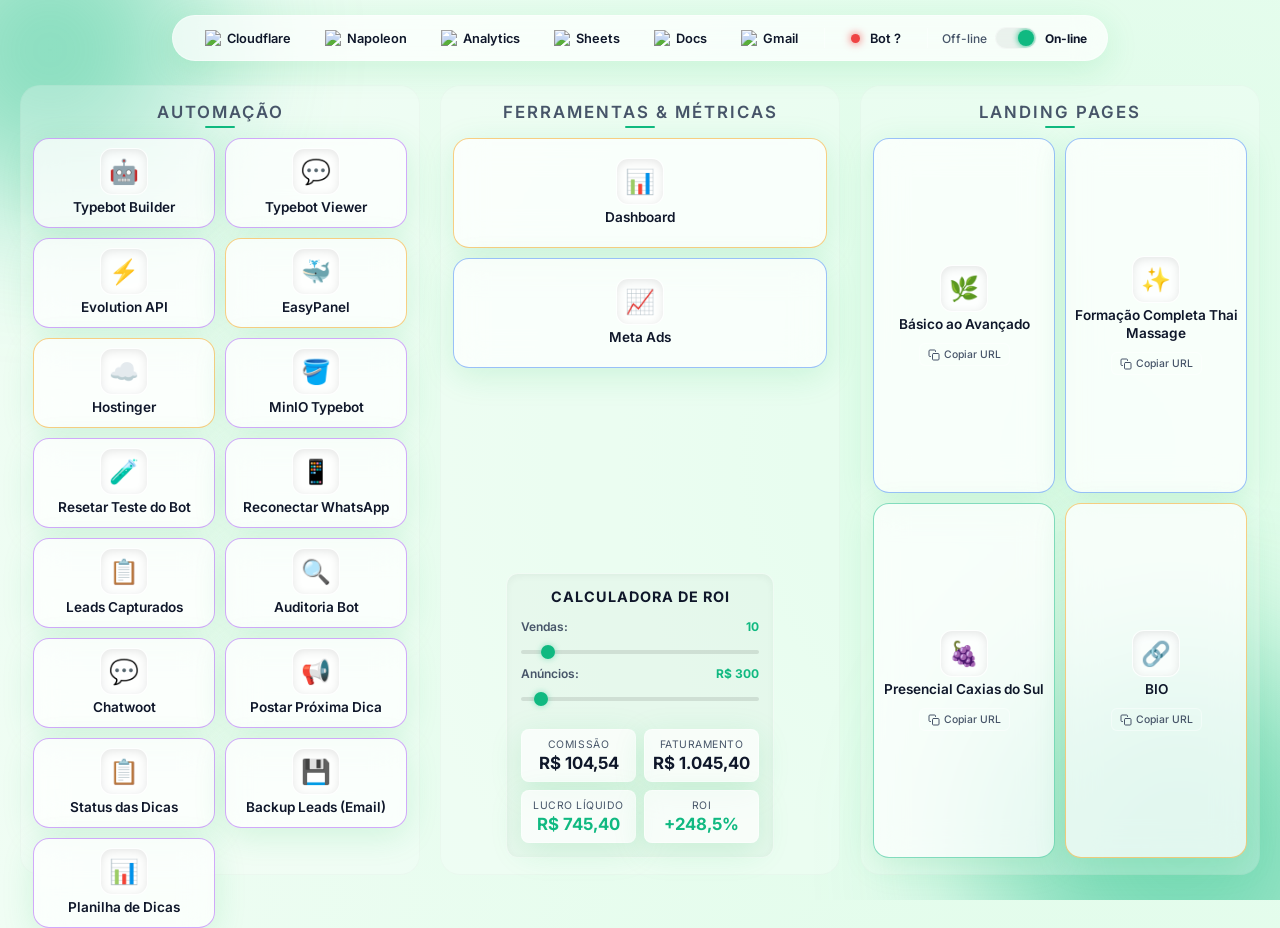
==== hubjr/index.html @ 2792e136 "feat(hubjr): add Planilha de Dicas project card" ====
<!DOCTYPE html>
<html lang="pt-BR">
<head>
    <meta charset="UTF-8">
    <meta name="viewport" content="width=device-width, initial-scale=1.0">
    <title>Hub de Projetos - Massagem Thai</title>
    <link rel="icon" href="data:image/svg+xml,<svg xmlns=%22http://www.w3.org/2000/svg%22 viewBox=%220 0 100 100%22><text y=%22.9em%22 font-size=%2290%22>⚙️</text></svg>">
    <link href="https://fonts.googleapis.com/css2?family=Inter:wght@300;400;500;600;700&display=swap" rel="stylesheet">
    <style>
        :root {
            /* Modo Offline (Dark/Neon) */
            --bg-color: #0f172a;
            --bg-gradient: radial-gradient(circle at 15% 50%, rgba(30, 41, 59, 1), rgba(15, 23, 42, 1));
            --text-main: #f8fafc;
            --text-muted: #94a3b8;
            --card-bg: rgba(30, 41, 59, 0.7);
            --card-border: rgba(51, 65, 85, 0.5);
            --card-shadow: 0 8px 32px rgba(0, 0, 0, 0.3);
            --accent: #3b82f6;
            --accent-hover: #2563eb;
            --accent-glow: rgba(59, 130, 246, 0.5);
            --status-color: #f59e0b; /* Laranja para offline */
        }

        body.online-mode {
            /* Modo Online (Light/Vibrant Glass) */
            --bg-color: #f0fdf4;
            --bg-gradient: radial-gradient(circle at 85% 50%, #dcfce7, #f0fdf4);
            --text-main: #0f172a;
            --text-muted: #475569;
            --card-bg: rgba(255, 255, 255, 0.7);
            --card-border: rgba(255, 255, 255, 0.4);
            --card-shadow: 0 8px 32px rgba(34, 197, 94, 0.15);
            --accent: #10b981;
            --accent-hover: #059669;
            --accent-glow: rgba(16, 185, 129, 0.4);
            --status-color: #10b981; /* Verde para online */
        }

        * {
            box-sizing: border-box;
            margin: 0;
            padding: 0;
            font-family: 'Inter', sans-serif;
            transition: background-color 0.5s ease, color 0.5s ease, border-color 0.5s ease, box-shadow 0.5s ease;
        }

        body {
            background-color: var(--bg-color);
            background-image: var(--bg-gradient);
            min-height: 100vh;
            color: var(--text-main);
            display: flex;
            flex-direction: column;
            align-items: center;
            padding: 80px 20px 40px;
            overflow-x: hidden;
        }

        /* Efeito de background animado */
        .bg-shapes {
            position: absolute;
            top: 0;
            left: 0;
            width: 100vw;
            height: 100vh;
            overflow: hidden;
            z-index: -1;
            pointer-events: none;
        }

        .shape {
            position: absolute;
            border-radius: 50%;
            filter: blur(80px);
            opacity: 0.5;
            transition: all 1s ease;
        }

        .shape-1 {
            width: 300px;
            height: 300px;
            top: -100px;
            left: -100px;
            background: var(--accent);
        }

        .shape-2 {
            width: 400px;
            height: 400px;
            bottom: -150px;
            right: -100px;
            background: var(--status-color);
        }

        /* Toggle Switch Estilizado */
        .toggle-container {
            display: flex;
            align-items: center;
            gap: 8px;
            background: transparent;
            padding: 0;
            border: none;
            box-shadow: none;
        }

        .mode-label {
            font-size: 0.75rem;
            font-weight: 500;
            color: var(--text-muted);
            transition: color 0.3s;
        }

        .mode-label.active {
            color: var(--text-main);
            font-weight: 700;
        }

        .switch {
            position: relative;
            display: inline-block;
            width: 42px;
            height: 22px;
        }

        .switch input {
            opacity: 0;
            width: 0;
            height: 0;
        }

        .slider {
            position: absolute;
            cursor: pointer;
            top: 0;
            left: 0;
            right: 0;
            bottom: 0;
            background-color: rgba(255,255,255,0.1);
            border: 1px solid var(--card-border);
            transition: .4s;
            border-radius: 22px;
            overflow: hidden;
        }

        .slider:before {
            position: absolute;
            content: "";
            height: 16px;
            width: 16px;
            left: 2px;
            bottom: 2px;
            background-color: var(--status-color);
            transition: .4s cubic-bezier(0.68, -0.55, 0.265, 1.55);
            border-radius: 50%;
            box-shadow: 0 0 6px var(--status-color);
            z-index: 2;
        }

        input:checked + .slider {
            background-color: rgba(0,0,0,0.05);
        }

        input:checked + .slider:before {
            transform: translateX(20px);
            background-color: var(--status-color);
            box-shadow: 0 0 6px var(--status-color);
        }

        .section-container {
            width: 100%;
            max-width: 1600px;
            margin-bottom: 48px;
            display: flex;
            flex-direction: column;
            align-items: center;
        }

        .section-title {
            font-size: 1.2rem;
            font-weight: 600;
            text-transform: uppercase;
            letter-spacing: 2px;
            color: var(--text-muted);
            margin-bottom: 24px;
            position: relative;
            display: inline-block;
            text-align: center;
        }

        .section-title::after {
            content: '';
            position: absolute;
            bottom: -6px;
            left: 50%;
            transform: translateX(-50%);
            width: 30px;
            height: 2px;
            background: var(--accent);
            border-radius: 2px;
            transition: width 0.3s ease, background-color 0.3s ease;
        }

        .section-container:hover .section-title::after {
            width: 60px;
        }

        .cards-grid {
            display: flex;
            flex-wrap: wrap;
            gap: 16px;
            width: 100%;
            max-width: 1600px;
            justify-content: center;
        }

        .card {
            background: var(--card-bg);
            border: 1px solid var(--card-border);
            border-radius: 16px;
            padding: 16px 10px;
            -webkit-backdrop-filter: blur(16px);
            backdrop-filter: blur(16px);
            box-shadow: var(--card-shadow);
            cursor: pointer;
            text-decoration: none;
            color: var(--text-main);
            display: flex;
            flex-direction: column;
            align-items: center;
            text-align: center;
            position: relative;
            overflow: hidden;
            transform: translateY(0);
            transition: transform 0.3s cubic-bezier(0.34, 1.56, 0.64, 1), box-shadow 0.3s ease, border-color 0.3s ease;
            animation: fadeInUp 0.6s ease-out backwards;
            flex: 1 1 280px;
            max-width: 320px;
            min-width: 220px;
        }

        .card.type-online {
            border-color: rgba(59, 130, 246, 0.5);
            --accent: #3b82f6;
            --accent-glow: rgba(59, 130, 246, 0.5);
        }

        .card.type-presencial {
            border-color: rgba(16, 185, 129, 0.5);
            --accent: #10b981;
            --accent-glow: rgba(16, 185, 129, 0.5);
        }

        .card.type-tools {
            border-color: rgba(245, 158, 11, 0.5);
            --accent: #f59e0b;
            --accent-glow: rgba(245, 158, 11, 0.5);
        }

        .card.type-automation {
            border-color: rgba(168, 85, 247, 0.5);
            --accent: #a855f7;
            --accent-glow: rgba(168, 85, 247, 0.5);
        }

        .card:hover {
            transform: translateY(-8px) scale(1.02);
            box-shadow: 0 12px 40px var(--accent-glow);
            border-color: var(--accent);
        }

        /* Efeito de brilho ao passar o mouse */
        .card::after {
            content: '';
            position: absolute;
            top: 0;
            left: -100%;
            width: 50%;
            height: 100%;
            background: linear-gradient(to right, transparent, rgba(255, 255, 255, 0.1), transparent);
            transform: skewX(-25deg);
            transition: 0.5s;
        }

        .card:hover::after {
            left: 150%;
            transition: 0.7s ease-in-out;
        }

        .card-icon {
            font-size: 1.5rem;
            margin-bottom: 10px;
            background: var(--card-bg);
            padding: 8px;
            border-radius: 12px;
            border: 1px solid var(--card-border);
            box-shadow: inset 0 2px 10px rgba(0,0,0,0.1);
            transition: transform 0.3s ease;
        }

        .card:hover .card-icon {
            transform: scale(1.1) rotate(5deg);
        }

        .card-title {
            font-size: 0.85rem;
            font-weight: 600;
            margin-bottom: 6px;
            line-height: 1.3;
        }


        /* Botão de Copiar URL */
        .copy-btn {
            margin-top: 8px;
            background: rgba(255, 255, 255, 0.06);
            border: 1px solid var(--card-border);
            color: var(--text-muted);
            padding: 4px 8px;
            border-radius: 6px;
            font-size: 0.65rem;
            font-weight: 500;
            cursor: pointer;
            display: inline-flex;
            align-items: center;
            justify-content: center;
            transition: all 0.25s ease;
            z-index: 10;
            position: relative;
        }

        .copy-btn:hover {
            background: var(--accent);
            border-color: var(--accent);
            color: #ffffff;
            box-shadow: 0 0 12px var(--accent-glow);
            transform: translateY(-1px);
        }

        .copy-btn:active {
            transform: translateY(0);
        }

        /* Animações */
        @keyframes fadeInDown {
            from { opacity: 0; transform: translateY(-30px); }
            to { opacity: 1; transform: translateY(0); }
        }

        @keyframes fadeInUp {
            from { opacity: 0; transform: translateY(30px); }
            to { opacity: 1; transform: translateY(0); }
        }

        @keyframes pulse {
            0% { box-shadow: 0 0 0 0 rgba(var(--status-color), 0.7); }
            70% { box-shadow: 0 0 0 6px rgba(var(--status-color), 0); }
            100% { box-shadow: 0 0 0 0 rgba(var(--status-color), 0); }
        }

        /* Admin Toolbar */
        .admin-toolbar {
            position: fixed;
            top: 15px;
            left: 50%;
            transform: translateX(-50%);
            display: flex;
            align-items: center;
            gap: 10px;
            background: var(--card-bg);
            border: 1px solid var(--card-border);
            padding: 8px 20px;
            border-radius: 50px;
            -webkit-backdrop-filter: blur(16px);
            backdrop-filter: blur(16px);
            box-shadow: var(--card-shadow);
            z-index: 1000;
            transition: all 0.3s ease;
            animation: fadeInDown 0.8s ease-out;
            white-space: nowrap;
        }

        .admin-toolbar:hover {
            box-shadow: 0 8px 32px var(--accent-glow);
            border-color: var(--accent);
        }

        .toolbar-divider {
            width: 1px;
            height: 20px;
            background: var(--card-border);
            margin: 0 4px;
        }

        .toolbar-link {
            display: flex;
            align-items: center;
            gap: 6px;
            color: var(--text-main);
            text-decoration: none;
            font-size: 0.8rem;
            font-weight: 600;
            padding: 6px 12px;
            border-radius: 20px;
            transition: all 0.3s ease;
        }

        .toolbar-link:hover {
            background: rgba(128, 128, 128, 0.1);
            color: var(--accent);
            transform: translateY(-1px);
        }

        .toolbar-link i,
        .toolbar-icon {
            width: 16px;
            height: 16px;
            object-fit: contain;
            display: flex;
            align-items: center;
            justify-content: center;
        }

        /* Responsividade */
        @media (max-width: 768px) {
            h1 { font-size: 2.2rem; }
            .cards-grid { grid-template-columns: 1fr; }
            .admin-toolbar { 
                top: 10px;
                bottom: auto;
                font-size: 0.75rem;
                padding: 6px 10px;
                gap: 4px;
                max-width: 95vw;
                overflow-x: auto;
                justify-content: flex-start;
            }
            .toolbar-link { padding: 4px 6px; }
            body { padding-top: 100px; padding-bottom: 40px; }
        }

        /* Layout principal para desktop - Tudo em uma única tela sem rolagem */
        .sections-wrapper {
            display: flex;
            flex-direction: column;
            width: 100%;
            max-width: 1600px;
            gap: 20px;
        }


        @media (max-width: 1024px) {
            .section-lp {
                order: 1;
            }
            .section-auto {
                order: 2;
            }
            .section-main {
                order: 3;
            }
        }

        @media (min-width: 1025px) {
            body {
                padding: 70px 20px 20px;
                height: 100vh;
                display: flex;
                flex-direction: column;
                justify-content: center;
                overflow: hidden;
            }

            .sections-wrapper {
                flex-direction: row;
                justify-content: center;
                align-items: stretch;
                margin-top: 10px;
                height: calc(100vh - 110px);
            }

            .section-container {
                flex: 1;
                margin-bottom: 0;
                background: rgba(30, 41, 59, 0.25);
                border: 1px solid rgba(255, 255, 255, 0.03);
                border-radius: 20px;
                padding: 16px 12px;
                display: flex;
                flex-direction: column;
                height: 100%;
            }

            .section-auto {
                order: 1;
            }

            .section-main {
                order: 2;
            }

            .section-lp {
                order: 3;
            }

            body.online-mode .section-container {
                background: rgba(255, 255, 255, 0.25);
                border-color: rgba(0, 0, 0, 0.02);
            }

            .section-title {
                font-size: 1.05rem;
                margin-bottom: 16px;
            }

            .cards-grid {
                display: grid;
                grid-template-columns: repeat(2, 1fr);
                grid-auto-rows: minmax(90px, 1fr);
                gap: 10px;
                width: 100%;
                height: calc(100% - 35px);
                justify-content: stretch;
                align-content: start;
            }

            /* Automação has 6 cards. Grid can fit them nicely. */
            #auto-cards-container {
                grid-template-columns: repeat(2, 1fr);
            }

            /* Dashboard has 1 card. Center it or let it take full width of column. */
            #main-cards-container {
                grid-template-columns: 1fr;
                grid-auto-rows: 110px;
            }

            /* Landing pages has 4 cards. 2x2 grid fits perfectly. */
            #lp-cards-container {
                grid-template-columns: repeat(2, 1fr);
            }

            .card {
                flex: none;
                max-width: none;
                min-width: 0;
                width: 100%;
                height: 100%;
                padding: 10px 8px;
                justify-content: center;
            }

            .card-icon {
                font-size: 1.5rem;
                margin-bottom: 4px;
            }

            .card-title {
                font-size: 0.85rem;
                margin-bottom: 2px;
            }

        }

        /* Calculador de ROI */
        .roi-panel {
            background: rgba(255, 255, 255, 0.03);
            border: 1px solid var(--card-border);
            border-radius: 12px;
            padding: 14px;
            margin-top: 14px;
            display: flex;
            flex-direction: column;
            gap: 10px;
            box-shadow: inset 0 2px 10px rgba(0, 0, 0, 0.05);
            flex-grow: 1;
            justify-content: center;
        }
        
        body.online-mode .roi-panel {
            background: rgba(0, 0, 0, 0.02);
        }
        
        .roi-title {
            font-size: 0.9rem;
            font-weight: 700;
            text-transform: uppercase;
            letter-spacing: 1px;
            color: var(--text-main);
            margin-bottom: 4px;
            text-align: center;
        }
        
        .roi-row {
            margin-bottom: 8px;
        }
        
        .roi-row label {
            display: flex;
            justify-content: space-between;
            font-size: 0.75rem;
            font-weight: 600;
            color: var(--text-muted);
            margin-bottom: 4px;
        }
        
        .roi-row label span.val-display {
            color: var(--accent);
            font-weight: 700;
        }
        
        .roi-inputs input[type="range"] {
            -webkit-appearance: none;
            width: 100%;
            height: 4px;
            background: rgba(255, 255, 255, 0.1);
            border-radius: 2px;
            outline: none;
        }
        
        body.online-mode .roi-inputs input[type="range"] {
            background: rgba(0, 0, 0, 0.1);
        }
        
        .roi-inputs input[type="range"]::-webkit-slider-thumb {
            -webkit-appearance: none;
            width: 14px;
            height: 14px;
            border-radius: 50%;
            background: var(--accent);
            cursor: pointer;
            box-shadow: 0 0 6px var(--accent-glow);
            transition: transform 0.1s;
        }
        
        .roi-inputs input[type="range"]::-webkit-slider-thumb:hover {
            transform: scale(1.2);
        }
        
        .roi-results {
            display: grid;
            grid-template-columns: 1fr 1fr;
            gap: 8px;
            margin-top: 6px;
        }
        
        .roi-res-card {
            background: var(--card-bg);
            border: 1px solid var(--card-border);
            border-radius: 8px;
            padding: 8px;
            text-align: center;
            box-shadow: var(--card-shadow);
        }
        
        .roi-res-label {
            font-size: 0.65rem;
            text-transform: uppercase;
            letter-spacing: 0.05em;
            color: var(--text-muted);
            margin-bottom: 2px;
        }
        
        .roi-res-value {
            font-size: 1.05rem;
            font-weight: 700;
            color: var(--text-main);
        }
        
        .roi-res-value.positive {
            color: #10b981 !important;
        }
        
        .roi-res-value.negative {
            color: #ef4444 !important;
        }
    </style>
</head>
<body class="online-mode">

    <div class="bg-shapes">
        <div class="shape shape-1"></div>
        <div class="shape shape-2"></div>
    </div>

    <nav class="admin-toolbar">
        <a href="https://www.cloudflare.com/pt-br/" target="_blank" rel="noopener noreferrer" class="toolbar-link">
            <img class="toolbar-icon" src="https://www.cloudflare.com/favicon.ico" alt="Cloudflare"> Cloudflare
        </a>
        <a href="https://painel.napoleon.com.br/clientarea.php" target="_blank" rel="noopener noreferrer" class="toolbar-link">
            <img class="toolbar-icon" src="https://napoleon.com.br/wp-content/uploads/2024/10/cropped-Asset-8@2x-8-192x192.png" alt="Napoleon"> Napoleon
        </a>
        <a href="https://analytics.google.com/analytics/web/?hl=pt-br#/" target="_blank" rel="noopener noreferrer" class="toolbar-link">
            <img class="toolbar-icon" src="https://upload.wikimedia.org/wikipedia/commons/7/77/GAnalytics.svg" alt="Analytics"> Analytics
        </a>
        <a href="https://docs.google.com/spreadsheets/u/0/" target="_blank" rel="noopener noreferrer" class="toolbar-link">
            <img class="toolbar-icon" src="https://upload.wikimedia.org/wikipedia/commons/a/ae/Google_Sheets_2020_Logo.svg" alt="Sheets"> Sheets
        </a>
        <a href="https://docs.google.com/document/u/0/" target="_blank" rel="noopener noreferrer" class="toolbar-link">
            <img class="toolbar-icon" src="https://upload.wikimedia.org/wikipedia/commons/1/18/Google_Docs_icon_%282026%29.svg" alt="Docs"> Docs
        </a>
        <a href="https://mail.google.com/mail/u/0/#inbox" target="_blank" rel="noopener noreferrer" class="toolbar-link">
            <img class="toolbar-icon" src="https://upload.wikimedia.org/wikipedia/commons/7/7e/Gmail_icon_%282020%29.svg" alt="Gmail"> Gmail
        </a>
        <div class="toolbar-divider"></div>
        <a href="https://yellow-grass-87f0.jrbenk2-0.workers.dev/qr?token=thai-sync-7k9m2x4rZp" target="_blank" rel="noopener" class="toolbar-link" id="bot-status" title="Clique pra reconectar se estiver offline">
            <span id="bot-status-dot" style="display:inline-block;width:9px;height:9px;border-radius:50%;background:#666;margin-right:4px;box-shadow:0 0 6px #666;transition:all .3s"></span>
            <span id="bot-status-label">Bot ...</span>
        </a>
        <div class="toolbar-divider"></div>
        <div class="toggle-container">
            <span class="mode-label" id="label-offline">Off-line</span>
            <label class="switch">
                <input type="checkbox" id="mode-toggle" aria-label="Alternar modo Online/Offline" checked>
                <span class="slider"></span>
            </label>
            <span class="mode-label active" id="label-online">On-line</span>
        </div>
    </nav>
    <script>
        // Status do bot (WhatsApp Evolution) — atualiza a cada 30s
        async function updateBotStatus() {
            const dot = document.getElementById('bot-status-dot');
            const label = document.getElementById('bot-status-label');
            try {
                const r = await fetch('https://yellow-grass-87f0.jrbenk2-0.workers.dev/health', { cache: 'no-store' });
                const data = await r.json();
                if (data.status === 'ok') {
                    dot.style.background = '#10b981';
                    dot.style.boxShadow = '0 0 8px #10b981';
                    label.textContent = 'Bot ON';
                } else if (data.status === 'connecting') {
                    dot.style.background = '#fbbf24';
                    dot.style.boxShadow = '0 0 8px #fbbf24';
                    label.textContent = 'Bot conectando';
                } else {
                    dot.style.background = '#ef4444';
                    dot.style.boxShadow = '0 0 8px #ef4444';
                    label.textContent = 'Bot OFFLINE';
                }
            } catch (e) {
                dot.style.background = '#ef4444';
                dot.style.boxShadow = '0 0 8px #ef4444';
                label.textContent = 'Bot ?';
            }
        }
        updateBotStatus();
        setInterval(updateBotStatus, 30000);
    </script>

    <div class="sections-wrapper">
        <div class="section-container section-auto">
            <h2 class="section-title">Automação</h2>
            <div class="cards-grid" id="auto-cards-container">
                <!-- Cards serão renderizados via JavaScript -->
            </div>
        </div>

        <div class="section-container section-main">
            <h2 class="section-title">Ferramentas & Métricas</h2>
            <div class="cards-grid" id="main-cards-container">
                <!-- Cards serão renderizados via JavaScript -->
            </div>

            <!-- Calculador de ROI -->
            <div class="roi-panel">
                <h3 class="roi-title">Calculadora de ROI</h3>
                
                <div class="roi-inputs">
                    <div class="roi-row">
                        <label for="roi-sales">
                            <span>Vendas:</span>
                            <span id="roi-sales-val" class="val-display">10</span>
                        </label>
                        <input type="range" id="roi-sales" min="1" max="100" value="10">
                    </div>
                    
                    <div class="roi-row">
                        <label for="roi-ads">
                            <span>Anúncios:</span>
                            <span id="roi-ads-val" class="val-display">R$ 300</span>
                        </label>
                        <input type="range" id="roi-ads" min="0" max="5000" value="300" step="50">
                    </div>
                </div>
                
                <div class="roi-results">
                    <div class="roi-res-card">
                        <div class="roi-res-label">Comissão</div>
                        <div class="roi-res-value">R$ 104,54</div>
                    </div>
                    <div class="roi-res-card">
                        <div class="roi-res-label">Faturamento</div>
                        <div id="roi-earnings" class="roi-res-value">R$ 1.045,40</div>
                    </div>
                    <div class="roi-res-card">
                        <div class="roi-res-label">Lucro Líquido</div>
                        <div id="roi-net-profit" class="roi-res-value">R$ 745,40</div>
                    </div>
                    <div class="roi-res-card">
                        <div class="roi-res-label">ROI</div>
                        <div id="roi-percentage" class="roi-res-value positive">+248,5%</div>
                    </div>
                </div>
            </div>
        </div>

        <div class="section-container section-lp">
            <h2 class="section-title">Landing Pages</h2>
            <div class="cards-grid" id="lp-cards-container">
                <!-- Cards serão renderizados via JavaScript -->
            </div>
        </div>
    </div>
    <script>
        // Dados dos projetos
        const projects = [
            // Landing Pages
            {
                id: 1,
                title: "Básico ao Avançado",
                desc: "Página de vendas do treinamento Básico ao Avançado em Massagem Thai.",
                icon: "🌿",
                offlineUrl: "file:///C:/JOB/CURSO%20THAI%20BACKUP/DIVULGACAO/PAGINA%20DE%20VENDAS/BASICO%20AO%20AVANCADO/index.html",
                onlineUrl: "https://basicoavancado.massagemthai.com.br/",
                delay: "0.1s",
                type: "type-online",
                section: "lp"
            },
            {
                id: 2,
                title: "Formação Completa Thai Massage",
                desc: "Página principal da Formação Completa atualizada (v2).",
                icon: "✨",
                offlineUrl: "file:///C:/JOB/CURSO%20THAI%20BACKUP/DIVULGACAO/PAGINA%20DE%20VENDAS/FORMACAO%20COMPLETA%20THAI%20MASSAGE/index.html",
                onlineUrl: "https://formacaocompleta.massagemthai.com.br/",
                delay: "0.2s",
                type: "type-online",
                section: "lp"
            },
            {
                id: 5,
                title: "Presencial Caxias do Sul",
                desc: "Página de divulgação do evento presencial em Caxias do Sul.",
                icon: "🍇",
                offlineUrl: "file:///C:/JOB/CURSO%20THAI%20BACKUP/DIVULGACAO/PAGINA%20DE%20VENDAS/PRESENCIAL%20CAXIAS%20DO%20SUL/index.html",
                onlineUrl: "https://caxias.massagemthai.com.br/",
                delay: "0.3s",
                type: "type-presencial",
                section: "lp"
            },
            {
                id: 7,
                title: "BIO",
                desc: "Link na Bio - Arnoldo Benkenstein",
                icon: "🔗",
                offlineUrl: "file:///C:/JOB/CURSO%20THAI%20BACKUP/DIVULGACAO/PAGINA%20DE%20VENDAS/BIO/index.html",
                onlineUrl: "http://bio.massagemthai.com.br/",
                delay: "0.4s",
                type: "type-tools",
                section: "lp"
            },
            // Ferramentas & Métricas
            {
                id: 9,
                title: "Dashboard",
                desc: "Métricas e resultados (GA4).",
                icon: "📊",
                offlineUrl: "https://thaidatadashbooard.free.nf/?i=1",
                onlineUrl: "https://thaidatadashbooard.free.nf/?i=1",
                delay: "0.1s",
                type: "type-tools",
                section: "main"
            },
            // Automação
            {
                id: 10,
                title: "Typebot Builder",
                desc: "Criador de fluxos de conversação do Typebot.",
                icon: "🤖",
                offlineUrl: "https://typebot.massagemthai.com.br",
                onlineUrl: "https://typebot.massagemthai.com.br",
                delay: "0.1s",
                type: "type-automation",
                section: "auto"
            },
            {
                id: 11,
                title: "Typebot Viewer",
                desc: "Visualização do bot para o usuário final.",
                icon: "💬",
                offlineUrl: "https://bot.massagemthai.com.br",
                onlineUrl: "https://bot.massagemthai.com.br",
                delay: "0.2s",
                type: "type-automation",
                section: "auto"
            },
            {
                id: 12,
                title: "Evolution API",
                desc: "Gerenciador da Evolution API (WhatsApp).",
                icon: "⚡",
                offlineUrl: "https://evo.massagemthai.com.br/manager",
                onlineUrl: "https://evo.massagemthai.com.br/manager",
                delay: "0.3s",
                type: "type-automation",
                section: "auto"
            },
            {
                id: 13,
                title: "EasyPanel",
                desc: "Painel de controle de contêineres e aplicações VPS.",
                icon: "🐳",
                offlineUrl: "http://187.77.7.216:3000",
                onlineUrl: "http://187.77.7.216:3000",
                delay: "0.4s",
                type: "type-tools",
                section: "auto"
            },
            {
                id: 14,
                title: "Hostinger",
                desc: "Painel de controle VPS Hostinger.",
                icon: "☁️",
                offlineUrl: "https://hpanel.hostinger.com",
                onlineUrl: "https://hpanel.hostinger.com",
                delay: "0.5s",
                type: "type-tools",
                section: "auto"
            },
            {
                id: 15,
                title: "MinIO Typebot",
                desc: "Gerenciador de uploads e arquivos do Typebot.",
                icon: "🪣",
                offlineUrl: "https://console-tupebot-minio.oxs1sg.easypanel.host/browser/typebot",
                onlineUrl: "https://console-tupebot-minio.oxs1sg.easypanel.host/browser/typebot",
                delay: "0.6s",
                type: "type-automation",
                section: "auto"
            },
            {
                id: 16,
                title: "Resetar Teste do Bot",
                desc: "Zera a conversa com o bot pra testar do zero (você + Grazy).",
                icon: "🧪",
                offlineUrl: "https://yellow-grass-87f0.jrbenk2-0.workers.dev/reset-test?token=thai-sync-7k9m2x4rZp&n=5551985742059,555193536263",
                onlineUrl: "https://yellow-grass-87f0.jrbenk2-0.workers.dev/reset-test?token=thai-sync-7k9m2x4rZp&n=5551985742059,555193536263",
                delay: "0.7s",
                type: "type-automation",
                section: "auto"
            },
            {
                id: 18,
                title: "Reconectar WhatsApp",
                desc: "Gera QR Code novo pra parear o WhatsApp Business com o Evolution. Use quando o bot não responder.",
                icon: "📱",
                offlineUrl: "https://yellow-grass-87f0.jrbenk2-0.workers.dev/qr?token=thai-sync-7k9m2x4rZp",
                onlineUrl: "https://yellow-grass-87f0.jrbenk2-0.workers.dev/qr?token=thai-sync-7k9m2x4rZp",
                delay: "0.8s",
                type: "type-automation",
                section: "auto"
            },
            {
                id: 19,
                title: "Leads Capturados",
                desc: "Lista todos os leads que o bot capturou (com nome+email).",
                icon: "📋",
                offlineUrl: "https://yellow-grass-87f0.jrbenk2-0.workers.dev/leads?token=thai-sync-7k9m2x4rZp",
                onlineUrl: "https://yellow-grass-87f0.jrbenk2-0.workers.dev/leads?token=thai-sync-7k9m2x4rZp",
                delay: "0.9s",
                type: "type-automation",
                section: "auto"
            },
            {
                id: 20,
                title: "Auditoria Bot",
                desc: "Mostra leads que mandaram mensagem mas o bot não respondeu (últimas 24h).",
                icon: "🔍",
                offlineUrl: "https://yellow-grass-87f0.jrbenk2-0.workers.dev/audit?token=thai-sync-7k9m2x4rZp&hours=24",
                onlineUrl: "https://yellow-grass-87f0.jrbenk2-0.workers.dev/audit?token=thai-sync-7k9m2x4rZp&hours=24",
                delay: "1.0s",
                type: "type-automation",
                section: "auto"
            },
            {
                id: 21,
                title: "Chatwoot",
                desc: "Inbox unificada dos leads do WhatsApp. Use pra responder manualmente ou disparar 'Então...' pra tomar conversa da IA.",
                icon: "💬",
                offlineUrl: "https://chat.massagemthai.com.br",
                onlineUrl: "https://chat.massagemthai.com.br",
                delay: "1.1s",
                type: "type-automation",
                section: "auto"
            },
            {
                id: 22,
                title: "Postar Próxima Dica",
                desc: "Pega a próxima dica não postada da planilha e manda nos 2 grupos. Slot (manhã/noite) detectado pela hora atual.",
                icon: "📢",
                offlineUrl: "https://yellow-grass-87f0.jrbenk2-0.workers.dev/dicas/post-next?token=thai-sync-7k9m2x4rZp",
                onlineUrl: "https://yellow-grass-87f0.jrbenk2-0.workers.dev/dicas/post-next?token=thai-sync-7k9m2x4rZp",
                delay: "1.2s",
                type: "type-automation",
                section: "auto"
            },
            {
                id: 23,
                title: "Status das Dicas",
                desc: "Lista todas as dicas da planilha + quais já foram postadas.",
                icon: "📋",
                offlineUrl: "https://yellow-grass-87f0.jrbenk2-0.workers.dev/dicas/list?token=thai-sync-7k9m2x4rZp",
                onlineUrl: "https://yellow-grass-87f0.jrbenk2-0.workers.dev/dicas/list?token=thai-sync-7k9m2x4rZp",
                delay: "1.3s",
                type: "type-automation",
                section: "auto"
            },
            {
                id: 24,
                title: "Backup Leads (Email)",
                desc: "Manda email pra você com CSV dos leads capturados + estatísticas. Roda automático 6h e 18h, mas clica aqui pra forçar agora.",
                icon: "💾",
                offlineUrl: "https://yellow-grass-87f0.jrbenk2-0.workers.dev/export-leads?token=thai-sync-7k9m2x4rZp",
                onlineUrl: "https://yellow-grass-87f0.jrbenk2-0.workers.dev/export-leads?token=thai-sync-7k9m2x4rZp",
                delay: "1.4s",
                type: "type-automation",
                section: "auto"
            },
            {
                id: 25,
                title: "Planilha de Dicas",
                desc: "Pasta no Google Drive contendo as planilhas e dicas automáticas para os grupos.",
                icon: "📊",
                offlineUrl: "https://drive.google.com/drive/folders/1eigpHYu9x32xW6DSMXaLgtSbzaD-KvGo",
                onlineUrl: "https://drive.google.com/drive/folders/1eigpHYu9x32xW6DSMXaLgtSbzaD-KvGo",
                delay: "1.5s",
                type: "type-automation",
                section: "auto"
            },
            {
                id: 17,
                title: "Meta Ads",
                desc: "Gerenciador de anúncios do Facebook/Instagram.",
                icon: "📈",
                offlineUrl: "https://adsmanager.facebook.com/adsmanager/manage/campaigns?global_scope_id=547782929116525&business_id=547782929116525&act=629980051185540",
                onlineUrl: "https://adsmanager.facebook.com/adsmanager/manage/campaigns?global_scope_id=547782929116525&business_id=547782929116525&act=629980051185540",
                delay: "0.3s",
                type: "type-online",
                section: "main"
            }
        ];

        const toggleBtn = document.getElementById('mode-toggle');
        const mainContainer = document.getElementById('main-cards-container');
        const lpContainer = document.getElementById('lp-cards-container');
        const autoContainer = document.getElementById('auto-cards-container');
        const labelOffline = document.getElementById('label-offline');
        const labelOnline = document.getElementById('label-online');
        
        // Estado inicial
        let isOnline = true;

        function createCard(proj) {
            const currentUrl = isOnline ? proj.onlineUrl : proj.offlineUrl;

            const card = document.createElement('a');
            card.href = currentUrl;
            card.className = `card ${proj.type}`;
            card.style.animationDelay = proj.delay;
            card.target = "_blank"; 

            let copyButtonHtml = '';
            if (proj.section === 'lp') {
                copyButtonHtml = `
                    <button class="copy-btn" title="Copiar URL destino" onclick="copyToClipboard(event, '${currentUrl}', this)">
                        <svg xmlns="http://www.w3.org/2000/svg" width="12" height="12" viewBox="0 0 24 24" fill="none" stroke="currentColor" stroke-width="2" stroke-linecap="round" stroke-linejoin="round" style="margin-right: 4px; vertical-align: middle;"><rect x="9" y="9" width="13" height="13" rx="2" ry="2"></rect><path d="M5 15H4a2 2 0 0 1-2-2V4a2 2 0 0 1 2-2h9a2 2 0 0 1 2 2v1"></path></svg>
                        <span>Copiar URL</span>
                    </button>
                `;
            }

            card.innerHTML = `
                <div class="card-icon">${proj.icon}</div>
                <h2 class="card-title">${proj.title}</h2>
                ${copyButtonHtml}
            `;
            return card;
        }

        // Função para renderizar os cards
        function renderCards() {
            mainContainer.innerHTML = '';
            lpContainer.innerHTML = '';
            autoContainer.innerHTML = '';
            
            projects.forEach(proj => {
                const card = createCard(proj);
                if (proj.section === 'lp') {
                    lpContainer.appendChild(card);
                } else if (proj.section === 'auto') {
                    autoContainer.appendChild(card);
                } else {
                    mainContainer.appendChild(card);
                }
            });
        }

        // Evento de alteração do Switch
        toggleBtn.addEventListener('change', (e) => {
            isOnline = e.target.checked;
            
            if (isOnline) {
                document.body.classList.add('online-mode');
                labelOnline.classList.add('active');
                labelOffline.classList.remove('active');
            } else {
                document.body.classList.remove('online-mode');
                labelOffline.classList.add('active');
                labelOnline.classList.remove('active');
            }

            mainContainer.style.opacity = 0;
            lpContainer.style.opacity = 0;
            autoContainer.style.opacity = 0;
            setTimeout(() => {
                renderCards();
                mainContainer.style.opacity = 1;
                lpContainer.style.opacity = 1;
                autoContainer.style.opacity = 1;
            }, 300);
        });

        // Transição suave para os containers
        mainContainer.style.transition = 'opacity 0.3s ease';
        lpContainer.style.transition = 'opacity 0.3s ease';
        autoContainer.style.transition = 'opacity 0.3s ease';

        // Função global para copiar URL
        function copyToClipboard(event, url, btn) {
            event.preventDefault();
            event.stopPropagation();
            navigator.clipboard.writeText(url).then(() => {
                const originalContent = btn.innerHTML;
                btn.innerHTML = `
                    <svg xmlns="http://www.w3.org/2000/svg" width="12" height="12" viewBox="0 0 24 24" fill="none" stroke="#10b981" stroke-width="2.5" stroke-linecap="round" stroke-linejoin="round" style="margin-right: 4px; vertical-align: middle;"><polyline points="20 6 9 17 4 12"></polyline></svg>
                    <span style="color: #10b981; font-weight: 600;">Copiado!</span>
                `;
                btn.style.borderColor = '#10b981';
                btn.style.background = 'rgba(16, 185, 129, 0.1)';
                setTimeout(() => {
                    btn.innerHTML = originalContent;
                    btn.style.borderColor = '';
                    btn.style.background = '';
                }, 2000);
            }).catch(err => {
                console.error('Erro ao copiar URL: ', err);
            });
        }

        // Calculador de ROI Lógica
        function calculateRoi() {
            const salesInput = document.getElementById('roi-sales');
            const adsInput = document.getElementById('roi-ads');
            if (!salesInput || !adsInput) return;

            const salesCount = parseInt(salesInput.value, 10);
            const adsSpend = parseInt(adsInput.value, 10);
            
            // display val
            document.getElementById('roi-sales-val').textContent = salesCount;
            document.getElementById('roi-ads-val').textContent = `R$ ${adsSpend.toLocaleString('pt-BR')}`;
            
            const earnings = salesCount * 104.54;
            const netProfit = earnings - adsSpend;
            
            let roi = 0;
            if (adsSpend > 0) {
                roi = ((netProfit / adsSpend) * 100).toFixed(1);
            } else {
                roi = netProfit > 0 ? '100' : '0';
            }
            
            // Format BRL
            document.getElementById('roi-earnings').textContent = `R$ ${earnings.toLocaleString('pt-BR', { minimumFractionDigits: 2 })}`;
            
            const netProfitEl = document.getElementById('roi-net-profit');
            const isNegative = netProfit < 0;
            const absoluteVal = Math.abs(netProfit);
            const formattedProfit = absoluteVal.toLocaleString('pt-BR', { minimumFractionDigits: 2 });
            netProfitEl.textContent = isNegative ? `- R$ ${formattedProfit}` : `R$ ${formattedProfit}`;
            
            if (isNegative) {
                netProfitEl.classList.add('negative');
                netProfitEl.classList.remove('positive');
            } else {
                netProfitEl.classList.add('positive');
                netProfitEl.classList.remove('negative');
            }
            
            const roiEl = document.getElementById('roi-percentage');
            const isRoiNegative = parseFloat(roi) < 0;
            roiEl.textContent = `${isRoiNegative ? '' : '+'}${parseFloat(roi).toLocaleString('pt-BR')}%`;
            
            if (isRoiNegative) {
                roiEl.classList.add('negative');
                roiEl.classList.remove('positive');
            } else if (parseFloat(roi) > 0) {
                roiEl.classList.add('positive');
                roiEl.classList.remove('negative');
            } else {
                roiEl.classList.remove('positive', 'negative');
            }
        }

        const roiSalesEl = document.getElementById('roi-sales');
        const roiAdsEl = document.getElementById('roi-ads');
        if (roiSalesEl && roiAdsEl) {
            roiSalesEl.addEventListener('input', calculateRoi);
            roiAdsEl.addEventListener('input', calculateRoi);
        }

        // Inicialização
        renderCards();
        calculateRoi();
    </script>
</body>
</html>
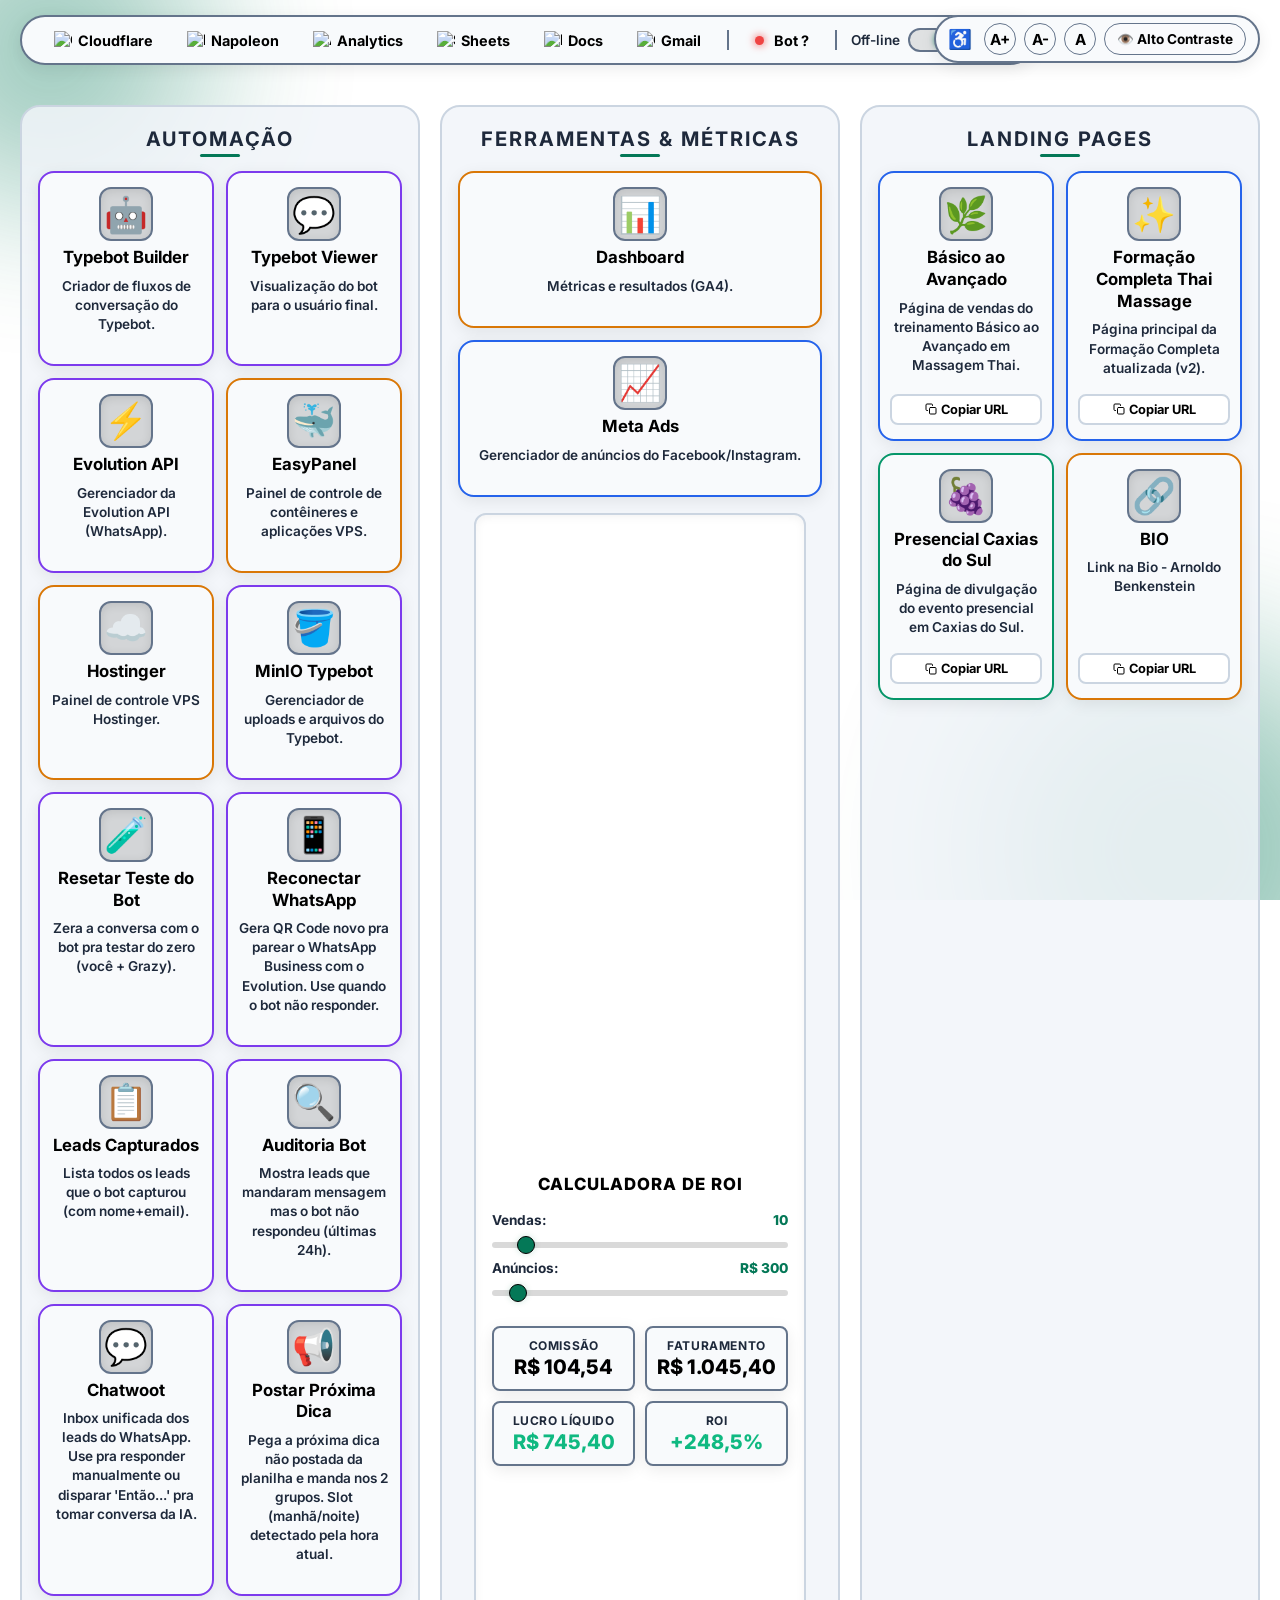
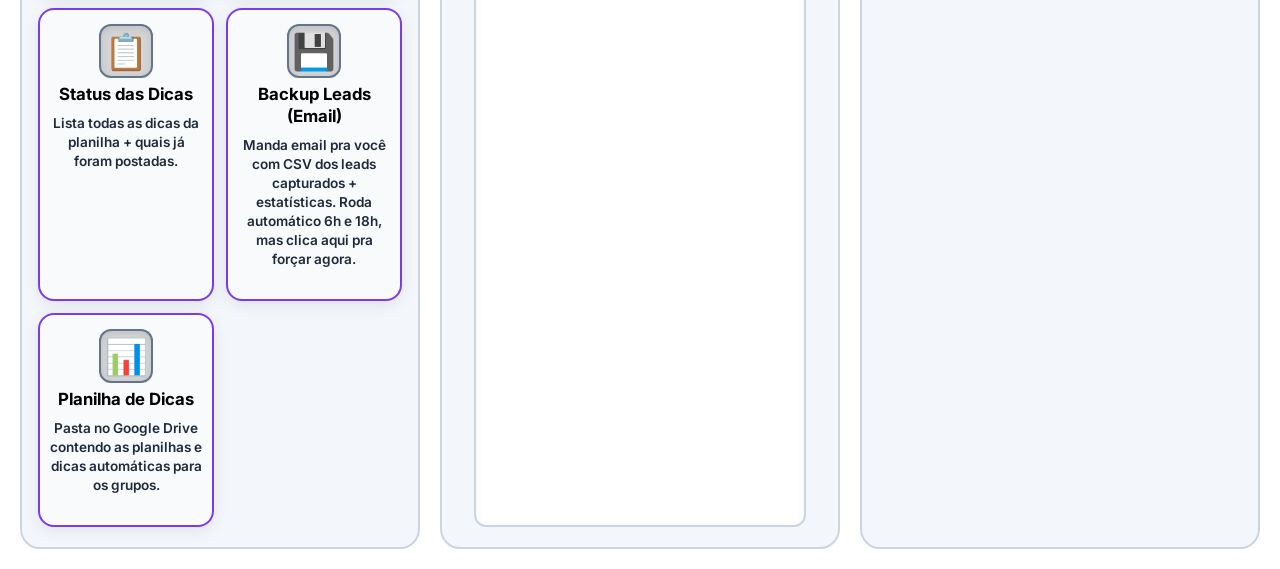
==== commit 0bc0fd32: "feat(hubjr): add accessibility features, high contrast, and dynamic font scale controls" ====
--- a/hubjr/index.html
+++ b/hubjr/index.html
@@ -8,33 +8,48 @@
     <link href="https://fonts.googleapis.com/css2?family=Inter:wght@300;400;500;600;700&display=swap" rel="stylesheet">
     <style>
         :root {
-            /* Modo Offline (Dark/Neon) */
-            --bg-color: #0f172a;
-            --bg-gradient: radial-gradient(circle at 15% 50%, rgba(30, 41, 59, 1), rgba(15, 23, 42, 1));
-            --text-main: #f8fafc;
-            --text-muted: #94a3b8;
-            --card-bg: rgba(30, 41, 59, 0.7);
-            --card-border: rgba(51, 65, 85, 0.5);
-            --card-shadow: 0 8px 32px rgba(0, 0, 0, 0.3);
+            /* Modo Offline (Dark/Neon) - Contraste Otimizado */
+            --bg-color: #0c111d;
+            --bg-gradient: radial-gradient(circle at 15% 50%, #1e293b, #0c111d);
+            --text-main: #ffffff;
+            --text-muted: #cbd5e1;
+            --card-bg: rgba(30, 41, 59, 0.85);
+            --card-border: rgba(148, 163, 184, 0.4);
+            --card-shadow: 0 8px 32px rgba(0, 0, 0, 0.4);
             --accent: #3b82f6;
-            --accent-hover: #2563eb;
-            --accent-glow: rgba(59, 130, 246, 0.5);
-            --status-color: #f59e0b; /* Laranja para offline */
+            --accent-hover: #60a5fa;
+            --accent-glow: rgba(59, 130, 246, 0.4);
+            --status-color: #fbbf24;
         }
 
         body.online-mode {
-            /* Modo Online (Light/Vibrant Glass) */
-            --bg-color: #f0fdf4;
-            --bg-gradient: radial-gradient(circle at 85% 50%, #dcfce7, #f0fdf4);
-            --text-main: #0f172a;
-            --text-muted: #475569;
-            --card-bg: rgba(255, 255, 255, 0.7);
-            --card-border: rgba(255, 255, 255, 0.4);
-            --card-shadow: 0 8px 32px rgba(34, 197, 94, 0.15);
-            --accent: #10b981;
-            --accent-hover: #059669;
-            --accent-glow: rgba(16, 185, 129, 0.4);
-            --status-color: #10b981; /* Verde para online */
+            /* Modo Online (Light/Vibrant) - Contraste Otimizado */
+            --bg-color: #ffffff;
+            --bg-gradient: none;
+            --text-main: #000000;
+            --text-muted: #1e293b;
+            --card-bg: #f8fafc;
+            --card-border: #64748b;
+            --card-shadow: 0 4px 16px rgba(0, 0, 0, 0.08);
+            --accent: #047857;
+            --accent-hover: #065f46;
+            --accent-glow: rgba(4, 120, 87, 0.2);
+            --status-color: #047857;
+        }
+
+        /* Modo Alto Contraste para Deficiência Visual */
+        body.high-contrast, html.high-contrast-root body {
+            --bg-color: #000000 !important;
+            --bg-gradient: none !important;
+            --text-main: #ffff00 !important; /* Amarelo no Preto */
+            --text-muted: #ffffff !important; /* Branco no Preto */
+            --card-bg: #000000 !important;
+            --card-border: #ffffff !important;
+            --card-shadow: none !important;
+            --accent: #ffff00 !important;
+            --accent-hover: #ffffff !important;
+            --accent-glow: none !important;
+            --status-color: #ffff00 !important;
         }
 
         * {
@@ -42,7 +57,7 @@
             margin: 0;
             padding: 0;
             font-family: 'Inter', sans-serif;
-            transition: background-color 0.5s ease, color 0.5s ease, border-color 0.5s ease, box-shadow 0.5s ease;
+            transition: background-color 0.3s ease, color 0.3s ease, border-color 0.3s ease, box-shadow 0.3s ease;
         }
 
         body {
@@ -53,8 +68,9 @@
             display: flex;
             flex-direction: column;
             align-items: center;
-            padding: 80px 20px 40px;
+            padding: 90px 20px 40px;
             overflow-x: hidden;
+            overflow-y: auto;
         }
 
         /* Efeito de background animado */
@@ -69,11 +85,15 @@
             pointer-events: none;
         }
 
+        body.high-contrast .bg-shapes, html.high-contrast-root .bg-shapes {
+            display: none !important;
+        }
+
         .shape {
             position: absolute;
             border-radius: 50%;
             filter: blur(80px);
-            opacity: 0.5;
+            opacity: 0.4;
             transition: all 1s ease;
         }
 
@@ -105,22 +125,22 @@
         }
 
         .mode-label {
-            font-size: 0.75rem;
-            font-weight: 500;
+            font-size: 0.85rem;
+            font-weight: 600;
             color: var(--text-muted);
             transition: color 0.3s;
         }
 
         .mode-label.active {
             color: var(--text-main);
-            font-weight: 700;
+            font-weight: 800;
         }
 
         .switch {
             position: relative;
             display: inline-block;
-            width: 42px;
-            height: 22px;
+            width: 46px;
+            height: 24px;
         }
 
         .switch input {
@@ -137,9 +157,9 @@
             right: 0;
             bottom: 0;
             background-color: rgba(255,255,255,0.1);
-            border: 1px solid var(--card-border);
+            border: 2px solid var(--card-border);
             transition: .4s;
-            border-radius: 22px;
+            border-radius: 24px;
             overflow: hidden;
         }
 
@@ -148,7 +168,7 @@
             content: "";
             height: 16px;
             width: 16px;
-            left: 2px;
+            left: 3px;
             bottom: 2px;
             background-color: var(--status-color);
             transition: .4s cubic-bezier(0.68, -0.55, 0.265, 1.55);
@@ -158,15 +178,73 @@
         }
 
         input:checked + .slider {
-            background-color: rgba(0,0,0,0.05);
+            background-color: rgba(0,0,0,0.1);
         }
 
         input:checked + .slider:before {
-            transform: translateX(20px);
+            transform: translateX(22px);
             background-color: var(--status-color);
             box-shadow: 0 0 6px var(--status-color);
         }
 
+        /* Barra de Acessibilidade */
+        .accessibility-bar {
+            position: fixed;
+            top: 15px;
+            right: 20px;
+            display: flex;
+            align-items: center;
+            gap: 8px;
+            background: var(--card-bg);
+            border: 2px solid var(--card-border);
+            padding: 6px 12px;
+            border-radius: 50px;
+            backdrop-filter: blur(16px);
+            -webkit-backdrop-filter: blur(16px);
+            box-shadow: var(--card-shadow);
+            z-index: 1001;
+            transition: all 0.3s ease;
+        }
+
+        .accessibility-bar:hover {
+            box-shadow: 0 4px 20px var(--accent-glow);
+            border-color: var(--accent);
+        }
+
+        .accessibility-btn {
+            background: rgba(255, 255, 255, 0.08);
+            border: 1px solid var(--card-border);
+            color: var(--text-main);
+            width: 32px;
+            height: 32px;
+            border-radius: 50%;
+            display: flex;
+            align-items: center;
+            justify-content: center;
+            font-size: 0.95rem;
+            font-weight: 700;
+            cursor: pointer;
+            transition: all 0.2s ease;
+        }
+
+        .accessibility-btn:hover {
+            background: var(--accent);
+            color: #ffffff;
+            border-color: var(--accent);
+            transform: scale(1.1);
+        }
+
+        .accessibility-btn.contrast-toggle {
+            width: auto;
+            border-radius: 20px;
+            padding: 0 12px;
+            font-size: 0.85rem;
+            font-weight: 700;
+            display: flex;
+            gap: 6px;
+        }
+
+        /* Layout & Containers */
         .section-container {
             width: 100%;
             max-width: 1600px;
@@ -177,8 +255,8 @@
         }
 
         .section-title {
-            font-size: 1.2rem;
-            font-weight: 600;
+            font-size: 1.4rem;
+            font-weight: 700;
             text-transform: uppercase;
             letter-spacing: 2px;
             color: var(--text-muted);
@@ -194,15 +272,15 @@
             bottom: -6px;
             left: 50%;
             transform: translateX(-50%);
-            width: 30px;
-            height: 2px;
+            width: 40px;
+            height: 3px;
             background: var(--accent);
             border-radius: 2px;
             transition: width 0.3s ease, background-color 0.3s ease;
         }
 
         .section-container:hover .section-title::after {
-            width: 60px;
+            width: 80px;
         }
 
         .cards-grid {
@@ -216,9 +294,9 @@
 
         .card {
             background: var(--card-bg);
-            border: 1px solid var(--card-border);
+            border: 2px solid var(--card-border);
             border-radius: 16px;
-            padding: 16px 10px;
+            padding: 18px 14px;
             -webkit-backdrop-filter: blur(16px);
             backdrop-filter: blur(16px);
             box-shadow: var(--card-shadow);
@@ -237,39 +315,57 @@
             flex: 1 1 280px;
             max-width: 320px;
             min-width: 220px;
+            min-height: 220px;
+            justify-content: flex-start;
         }
 
         .card.type-online {
-            border-color: rgba(59, 130, 246, 0.5);
+            border-color: rgba(59, 130, 246, 0.7);
             --accent: #3b82f6;
-            --accent-glow: rgba(59, 130, 246, 0.5);
+            --accent-glow: rgba(59, 130, 246, 0.4);
+        }
+
+        body.online-mode .card.type-online {
+            border-color: #2563eb;
         }
 
         .card.type-presencial {
-            border-color: rgba(16, 185, 129, 0.5);
+            border-color: rgba(16, 185, 129, 0.7);
             --accent: #10b981;
-            --accent-glow: rgba(16, 185, 129, 0.5);
+            --accent-glow: rgba(16, 185, 129, 0.4);
+        }
+
+        body.online-mode .card.type-presencial {
+            border-color: #059669;
         }
 
         .card.type-tools {
-            border-color: rgba(245, 158, 11, 0.5);
+            border-color: rgba(245, 158, 11, 0.7);
             --accent: #f59e0b;
-            --accent-glow: rgba(245, 158, 11, 0.5);
+            --accent-glow: rgba(245, 158, 11, 0.4);
+        }
+
+        body.online-mode .card.type-tools {
+            border-color: #d97706;
         }
 
         .card.type-automation {
-            border-color: rgba(168, 85, 247, 0.5);
+            border-color: rgba(168, 85, 247, 0.7);
             --accent: #a855f7;
-            --accent-glow: rgba(168, 85, 247, 0.5);
+            --accent-glow: rgba(168, 85, 247, 0.4);
+        }
+
+        body.online-mode .card.type-automation {
+            border-color: #7c3aed;
         }
 
         .card:hover {
             transform: translateY(-8px) scale(1.02);
             box-shadow: 0 12px 40px var(--accent-glow);
-            border-color: var(--accent);
-        }
-
-        /* Efeito de brilho ao passar o mouse */
+            border-color: var(--accent) !important;
+        }
+
+        /* Efeito de brilho */
         .card::after {
             content: '';
             position: absolute;
@@ -277,9 +373,13 @@
             left: -100%;
             width: 50%;
             height: 100%;
-            background: linear-gradient(to right, transparent, rgba(255, 255, 255, 0.1), transparent);
+            background: linear-gradient(to right, transparent, rgba(255, 255, 255, 0.15), transparent);
             transform: skewX(-25deg);
             transition: 0.5s;
+        }
+
+        body.high-contrast .card::after, html.high-contrast-root .card::after {
+            display: none !important;
         }
 
         .card:hover::after {
@@ -288,14 +388,19 @@
         }
 
         .card-icon {
-            font-size: 1.5rem;
-            margin-bottom: 10px;
-            background: var(--card-bg);
+            font-size: 2.2rem;
+            margin-bottom: 12px;
+            background: rgba(0, 0, 0, 0.15);
             padding: 8px;
             border-radius: 12px;
-            border: 1px solid var(--card-border);
+            border: 2px solid var(--card-border);
             box-shadow: inset 0 2px 10px rgba(0,0,0,0.1);
             transition: transform 0.3s ease;
+            width: 54px;
+            height: 54px;
+            display: flex;
+            align-items: center;
+            justify-content: center;
         }
 
         .card:hover .card-icon {
@@ -303,23 +408,33 @@
         }
 
         .card-title {
+            font-size: 1.1rem;
+            font-weight: 700;
+            margin-bottom: 8px;
+            line-height: 1.3;
+            color: var(--text-main);
+        }
+
+        .card-desc {
             font-size: 0.85rem;
             font-weight: 600;
-            margin-bottom: 6px;
-            line-height: 1.3;
-        }
-
+            color: var(--text-muted);
+            margin-top: 4px;
+            margin-bottom: 16px;
+            line-height: 1.4;
+            text-align: center;
+        }
 
         /* Botão de Copiar URL */
         .copy-btn {
-            margin-top: 8px;
-            background: rgba(255, 255, 255, 0.06);
-            border: 1px solid var(--card-border);
-            color: var(--text-muted);
-            padding: 4px 8px;
-            border-radius: 6px;
-            font-size: 0.65rem;
-            font-weight: 500;
+            margin-top: auto; /* Empurra para o fundo do cartão */
+            background: rgba(255, 255, 255, 0.08);
+            border: 2px solid var(--card-border);
+            color: var(--text-main);
+            padding: 6px 12px;
+            border-radius: 8px;
+            font-size: 0.8rem;
+            font-weight: 700;
             cursor: pointer;
             display: inline-flex;
             align-items: center;
@@ -327,12 +442,19 @@
             transition: all 0.25s ease;
             z-index: 10;
             position: relative;
+            width: 100%;
+        }
+
+        body.online-mode .copy-btn {
+            background: #ffffff;
+            color: var(--text-main);
+            border-color: #cbd5e1;
         }
 
         .copy-btn:hover {
-            background: var(--accent);
-            border-color: var(--accent);
-            color: #ffffff;
+            background: var(--accent) !important;
+            border-color: var(--accent) !important;
+            color: #ffffff !important;
             box-shadow: 0 0 12px var(--accent-glow);
             transform: translateY(-1px);
         }
@@ -352,23 +474,16 @@
             to { opacity: 1; transform: translateY(0); }
         }
 
-        @keyframes pulse {
-            0% { box-shadow: 0 0 0 0 rgba(var(--status-color), 0.7); }
-            70% { box-shadow: 0 0 0 6px rgba(var(--status-color), 0); }
-            100% { box-shadow: 0 0 0 0 rgba(var(--status-color), 0); }
-        }
-
         /* Admin Toolbar */
         .admin-toolbar {
             position: fixed;
             top: 15px;
-            left: 50%;
-            transform: translateX(-50%);
+            left: 20px; /* Alinhado à esquerda para não sobrepor acessibilidade à direita */
             display: flex;
             align-items: center;
             gap: 10px;
             background: var(--card-bg);
-            border: 1px solid var(--card-border);
+            border: 2px solid var(--card-border);
             padding: 8px 20px;
             border-radius: 50px;
             -webkit-backdrop-filter: blur(16px);
@@ -386,7 +501,7 @@
         }
 
         .toolbar-divider {
-            width: 1px;
+            width: 2px;
             height: 20px;
             background: var(--card-border);
             margin: 0 4px;
@@ -398,48 +513,74 @@
             gap: 6px;
             color: var(--text-main);
             text-decoration: none;
-            font-size: 0.8rem;
-            font-weight: 600;
+            font-size: 0.9rem;
+            font-weight: 700;
             padding: 6px 12px;
             border-radius: 20px;
             transition: all 0.3s ease;
         }
 
         .toolbar-link:hover {
-            background: rgba(128, 128, 128, 0.1);
+            background: rgba(128, 128, 128, 0.15);
             color: var(--accent);
             transform: translateY(-1px);
         }
 
         .toolbar-link i,
         .toolbar-icon {
-            width: 16px;
-            height: 16px;
+            width: 18px;
+            height: 18px;
             object-fit: contain;
             display: flex;
             align-items: center;
             justify-content: center;
         }
 
-        /* Responsividade */
+        /* Responsividade Mobile e Tablet */
         @media (max-width: 768px) {
-            h1 { font-size: 2.2rem; }
-            .cards-grid { grid-template-columns: 1fr; }
+            h1 { font-size: 2rem; }
+            .sections-wrapper {
+                margin-top: 110px;
+            }
             .admin-toolbar { 
-                top: 10px;
-                bottom: auto;
-                font-size: 0.75rem;
-                padding: 6px 10px;
+                top: 5px;
+                left: 10px;
+                transform: none;
+                width: calc(100% - 20px);
+                max-width: none;
+                font-size: 0.8rem;
+                padding: 4px 8px;
                 gap: 4px;
-                max-width: 95vw;
+                border-radius: 8px;
                 overflow-x: auto;
-                justify-content: flex-start;
-            }
-            .toolbar-link { padding: 4px 6px; }
-            body { padding-top: 100px; padding-bottom: 40px; }
-        }
-
-        /* Layout principal para desktop - Tudo em uma única tela sem rolagem */
+            }
+            .accessibility-bar {
+                position: fixed;
+                top: 52px;
+                left: 10px;
+                right: 10px;
+                width: calc(100% - 20px);
+                justify-content: center;
+                border-radius: 8px;
+                padding: 4px 8px;
+                box-shadow: 0 4px 10px rgba(0,0,0,0.15);
+            }
+            body { 
+                padding-top: 110px;
+                padding-left: 10px;
+                padding-right: 10px;
+            }
+            .cards-grid {
+                flex-direction: column;
+                align-items: center;
+            }
+            .card {
+                width: 100%;
+                max-width: 100%;
+            }
+        }
+
+        /* Layout Desktop Lado a Lado Flexível */
         .sections-wrapper {
             display: flex;
             flex-direction: column;
@@ -448,27 +589,21 @@
             gap: 20px;
         }
 
-
         @media (max-width: 1024px) {
-            .section-lp {
-                order: 1;
-            }
-            .section-auto {
-                order: 2;
-            }
-            .section-main {
-                order: 3;
-            }
+            .section-lp { order: 1; }
+            .section-auto { order: 2; }
+            .section-main { order: 3; }
         }
 
         @media (min-width: 1025px) {
             body {
-                padding: 70px 20px 20px;
-                height: 100vh;
+                padding: 95px 20px 20px;
+                height: auto;
+                min-height: 100vh;
                 display: flex;
                 flex-direction: column;
-                justify-content: center;
-                overflow: hidden;
+                justify-content: flex-start;
+                overflow-y: auto;
             }
 
             .sections-wrapper {
@@ -476,68 +611,48 @@
                 justify-content: center;
                 align-items: stretch;
                 margin-top: 10px;
-                height: calc(100vh - 110px);
+                height: auto;
+                min-height: calc(100vh - 140px);
             }
 
             .section-container {
                 flex: 1;
                 margin-bottom: 0;
-                background: rgba(30, 41, 59, 0.25);
-                border: 1px solid rgba(255, 255, 255, 0.03);
+                background: rgba(30, 41, 59, 0.35);
+                border: 2px solid rgba(255, 255, 255, 0.05);
                 border-radius: 20px;
-                padding: 16px 12px;
+                padding: 20px 16px;
                 display: flex;
                 flex-direction: column;
-                height: 100%;
-            }
-
-            .section-auto {
-                order: 1;
-            }
-
-            .section-main {
-                order: 2;
-            }
-
-            .section-lp {
-                order: 3;
-            }
+                height: auto;
+            }
+
+            .section-auto { order: 1; }
+            .section-main { order: 2; }
+            .section-lp { order: 3; }
 
             body.online-mode .section-container {
-                background: rgba(255, 255, 255, 0.25);
-                border-color: rgba(0, 0, 0, 0.02);
+                background: rgba(241, 245, 249, 0.85);
+                border-color: #cbd5e1;
             }
 
             .section-title {
-                font-size: 1.05rem;
-                margin-bottom: 16px;
+                font-size: 1.25rem;
+                margin-bottom: 20px;
             }
 
             .cards-grid {
                 display: grid;
                 grid-template-columns: repeat(2, 1fr);
-                grid-auto-rows: minmax(90px, 1fr);
-                gap: 10px;
+                grid-auto-rows: auto;
+                gap: 12px;
                 width: 100%;
-                height: calc(100% - 35px);
                 justify-content: stretch;
                 align-content: start;
             }
 
-            /* Automação has 6 cards. Grid can fit them nicely. */
-            #auto-cards-container {
-                grid-template-columns: repeat(2, 1fr);
-            }
-
-            /* Dashboard has 1 card. Center it or let it take full width of column. */
             #main-cards-container {
                 grid-template-columns: 1fr;
-                grid-auto-rows: 110px;
-            }
-
-            /* Landing pages has 4 cards. 2x2 grid fits perfectly. */
-            #lp-cards-container {
-                grid-template-columns: repeat(2, 1fr);
             }
 
             .card {
@@ -545,49 +660,50 @@
                 max-width: none;
                 min-width: 0;
                 width: 100%;
-                height: 100%;
-                padding: 10px 8px;
-                justify-content: center;
+                height: auto;
+                min-height: 100%;
+                padding: 14px 10px;
+                justify-content: flex-start;
             }
 
             .card-icon {
-                font-size: 1.5rem;
+                font-size: 2.2rem;
+                margin-bottom: 6px;
+            }
+
+            .card-title {
+                font-size: 1.05rem;
                 margin-bottom: 4px;
             }
-
-            .card-title {
-                font-size: 0.85rem;
-                margin-bottom: 2px;
-            }
-
         }
 
         /* Calculador de ROI */
         .roi-panel {
-            background: rgba(255, 255, 255, 0.03);
-            border: 1px solid var(--card-border);
+            background: rgba(255, 255, 255, 0.04);
+            border: 2px solid var(--card-border);
             border-radius: 12px;
-            padding: 14px;
-            margin-top: 14px;
+            padding: 16px;
+            margin-top: 16px;
             display: flex;
             flex-direction: column;
-            gap: 10px;
+            gap: 12px;
             box-shadow: inset 0 2px 10px rgba(0, 0, 0, 0.05);
             flex-grow: 1;
             justify-content: center;
         }
         
         body.online-mode .roi-panel {
-            background: rgba(0, 0, 0, 0.02);
+            background: #ffffff;
+            border-color: #cbd5e1;
         }
         
         .roi-title {
-            font-size: 0.9rem;
-            font-weight: 700;
+            font-size: 1.05rem;
+            font-weight: 800;
             text-transform: uppercase;
             letter-spacing: 1px;
             color: var(--text-main);
-            margin-bottom: 4px;
+            margin-bottom: 6px;
             text-align: center;
         }
         
@@ -598,72 +714,74 @@
         .roi-row label {
             display: flex;
             justify-content: space-between;
-            font-size: 0.75rem;
-            font-weight: 600;
+            font-size: 0.85rem;
+            font-weight: 700;
             color: var(--text-muted);
             margin-bottom: 4px;
         }
         
         .roi-row label span.val-display {
             color: var(--accent);
-            font-weight: 700;
+            font-weight: 800;
         }
         
         .roi-inputs input[type="range"] {
             -webkit-appearance: none;
             width: 100%;
-            height: 4px;
-            background: rgba(255, 255, 255, 0.1);
-            border-radius: 2px;
+            height: 6px;
+            background: rgba(255, 255, 255, 0.15);
+            border-radius: 3px;
             outline: none;
         }
         
         body.online-mode .roi-inputs input[type="range"] {
-            background: rgba(0, 0, 0, 0.1);
+            background: rgba(0, 0, 0, 0.15);
         }
         
         .roi-inputs input[type="range"]::-webkit-slider-thumb {
             -webkit-appearance: none;
-            width: 14px;
-            height: 14px;
+            width: 18px;
+            height: 18px;
             border-radius: 50%;
             background: var(--accent);
             cursor: pointer;
             box-shadow: 0 0 6px var(--accent-glow);
             transition: transform 0.1s;
+            border: 1px solid var(--text-main);
         }
         
         .roi-inputs input[type="range"]::-webkit-slider-thumb:hover {
-            transform: scale(1.2);
+            transform: scale(1.25);
         }
         
         .roi-results {
             display: grid;
             grid-template-columns: 1fr 1fr;
-            gap: 8px;
+            gap: 10px;
             margin-top: 6px;
         }
         
         .roi-res-card {
             background: var(--card-bg);
-            border: 1px solid var(--card-border);
+            border: 2px solid var(--card-border);
             border-radius: 8px;
-            padding: 8px;
+            padding: 10px;
             text-align: center;
             box-shadow: var(--card-shadow);
         }
         
         .roi-res-label {
-            font-size: 0.65rem;
+            font-size: 0.75rem;
             text-transform: uppercase;
             letter-spacing: 0.05em;
             color: var(--text-muted);
             margin-bottom: 2px;
+            font-weight: 700;
         }
         
         .roi-res-value {
-            font-size: 1.05rem;
-            font-weight: 700;
+            font-size: 1.25rem;
+            font-weight: 800;
             color: var(--text-main);
         }
         
@@ -674,7 +792,139 @@
         .roi-res-value.negative {
             color: #ef4444 !important;
         }
+
+        /* Alto Contraste Específico para ROI e Controles */
+        body.high-contrast, html.high-contrast-root body {
+            --bg-color: #000000 !important;
+            --bg-gradient: none !important;
+            --text-main: #ffff00 !important;
+            --text-muted: #ffffff !important;
+            --card-bg: #000000 !important;
+            --card-border: #ffffff !important;
+            --card-shadow: none !important;
+            --accent: #ffff00 !important;
+            --accent-hover: #ffffff !important;
+            --accent-glow: none !important;
+            --status-color: #ffff00 !important;
+        }
+
+        body.high-contrast .card {
+            border: 3px solid #ffffff !important;
+            background: #000000 !important;
+            box-shadow: none !important;
+        }
+
+        body.high-contrast .card:hover {
+            border-color: #ffff00 !important;
+            background: #111111 !important;
+        }
+
+        body.high-contrast .card-icon {
+            font-size: 2.2rem !important;
+            background: #000000 !important;
+            border: 2px solid #ffffff !important;
+            color: #ffff00 !important;
+        }
+
+        body.high-contrast .copy-btn {
+            background: #000000 !important;
+            border: 2px solid #ffffff !important;
+            color: #ffffff !important;
+            font-weight: 700 !important;
+        }
+
+        body.high-contrast .copy-btn:hover {
+            background: #ffff00 !important;
+            color: #000000 !important;
+            border-color: #ffff00 !important;
+        }
+
+        body.high-contrast .admin-toolbar {
+            background: #000000 !important;
+            border: 3px solid #ffffff !important;
+            box-shadow: none !important;
+        }
+
+        body.high-contrast .toolbar-link {
+            color: #ffffff !important;
+        }
+
+        body.high-contrast .toolbar-link:hover {
+            background: #222222 !important;
+            color: #ffff00 !important;
+            border: 1px solid #ffff00 !important;
+        }
+
+        body.high-contrast .roi-panel {
+            background: #000000 !important;
+            border: 3px solid #ffffff !important;
+        }
+
+        body.high-contrast .roi-res-card {
+            background: #000000 !important;
+            border: 2px solid #ffffff !important;
+        }
+
+        body.high-contrast .roi-res-value {
+            color: #ffff00 !important;
+        }
+        
+        body.high-contrast .roi-res-value.positive {
+            color: #00ff00 !important;
+        }
+        
+        body.high-contrast .roi-res-value.negative {
+            color: #ff0000 !important;
+        }
+
+        body.high-contrast .accessibility-btn {
+            background: #000000 !important;
+            color: #ffffff !important;
+            border-color: #ffffff !important;
+        }
+        
+        body.high-contrast .accessibility-btn:hover {
+            background: #ffff00 !important;
+            color: #000000 !important;
+            border-color: #ffff00 !important;
+        }
+
+        body.high-contrast .accessibility-btn.contrast-toggle {
+            background: #ffff00 !important;
+            color: #000000 !important;
+            border-color: #ffff00 !important;
+        }
+        
+        body.high-contrast input[type="range"]::-webkit-slider-thumb {
+            background: #ffff00 !important;
+            border: 2px solid #ffffff !important;
+        }
+        
+        body.high-contrast .slider:before {
+            background-color: #ffff00 !important;
+            box-shadow: 0 0 6px #ffff00 !important;
+        }
+        
+        body.high-contrast .slider {
+            border: 2px solid #ffffff !important;
+        }
+
+        body.high-contrast .card-desc {
+            color: #ffffff !important;
+            font-weight: 700 !important;
+        }
     </style>
+    <script>
+        // Aplicar configurações de acessibilidade antes do render para evitar flash de tela
+        (function() {
+            const fontSizePercent = localStorage.getItem('hubjr-font-size') || 100;
+            const isHighContrast = localStorage.getItem('hubjr-high-contrast') === 'true';
+            document.documentElement.style.fontSize = fontSizePercent + '%';
+            if (isHighContrast) {
+                document.documentElement.classList.add('high-contrast-root');
+            }
+        })();
+    </script>
 </head>
 <body class="online-mode">
 
@@ -717,6 +967,16 @@
             <span class="mode-label active" id="label-online">On-line</span>
         </div>
     </nav>
+
+    <div class="accessibility-bar" aria-label="Controle de Acessibilidade">
+        <span style="font-size: 1.2rem; margin-right: 4px;" title="Acessibilidade">♿</span>
+        <button class="accessibility-btn" onclick="adjustFontSize(10)" title="Aumentar Texto" aria-label="Aumentar Texto">A+</button>
+        <button class="accessibility-btn" onclick="adjustFontSize(-10)" title="Diminuir Texto" aria-label="Diminuir Texto">A-</button>
+        <button class="accessibility-btn" onclick="adjustFontSize(0)" title="Restaurar Texto" aria-label="Restaurar Texto">A</button>
+        <button class="accessibility-btn contrast-toggle" onclick="toggleHighContrast()" title="Alternar Alto Contraste" aria-label="Alternar Alto Contraste">
+            <span>👁️ Alto Contraste</span>
+        </button>
+    </div>
     <script>
         // Status do bot (WhatsApp Evolution) — atualiza a cada 30s
         async function updateBotStatus() {
@@ -1083,6 +1343,7 @@
             card.innerHTML = `
                 <div class="card-icon">${proj.icon}</div>
                 <h2 class="card-title">${proj.title}</h2>
+                <p class="card-desc">${proj.desc || ''}</p>
                 ${copyButtonHtml}
             `;
             return card;
@@ -1220,7 +1481,40 @@
             roiAdsEl.addEventListener('input', calculateRoi);
         }
 
+        // Lógica de Acessibilidade (Tamanho da Fonte e Alto Contraste)
+        let fontSizePercent = parseInt(localStorage.getItem('hubjr-font-size')) || 100;
+        let isHighContrast = localStorage.getItem('hubjr-high-contrast') === 'true';
+
+        function applyAccessibility() {
+            document.documentElement.style.fontSize = fontSizePercent + '%';
+            
+            if (isHighContrast) {
+                document.body.classList.add('high-contrast');
+                document.documentElement.classList.add('high-contrast-root');
+            } else {
+                document.body.classList.remove('high-contrast');
+                document.documentElement.classList.remove('high-contrast-root');
+            }
+        }
+
+        function adjustFontSize(change) {
+            if (change === 0) {
+                fontSizePercent = 100;
+            } else {
+                fontSizePercent = Math.max(80, Math.min(220, fontSizePercent + change));
+            }
+            localStorage.setItem('hubjr-font-size', fontSizePercent);
+            applyAccessibility();
+        }
+
+        function toggleHighContrast() {
+            isHighContrast = !isHighContrast;
+            localStorage.setItem('hubjr-high-contrast', isHighContrast);
+            applyAccessibility();
+        }
+
         // Inicialização
+        applyAccessibility();
         renderCards();
         calculateRoi();
     </script>
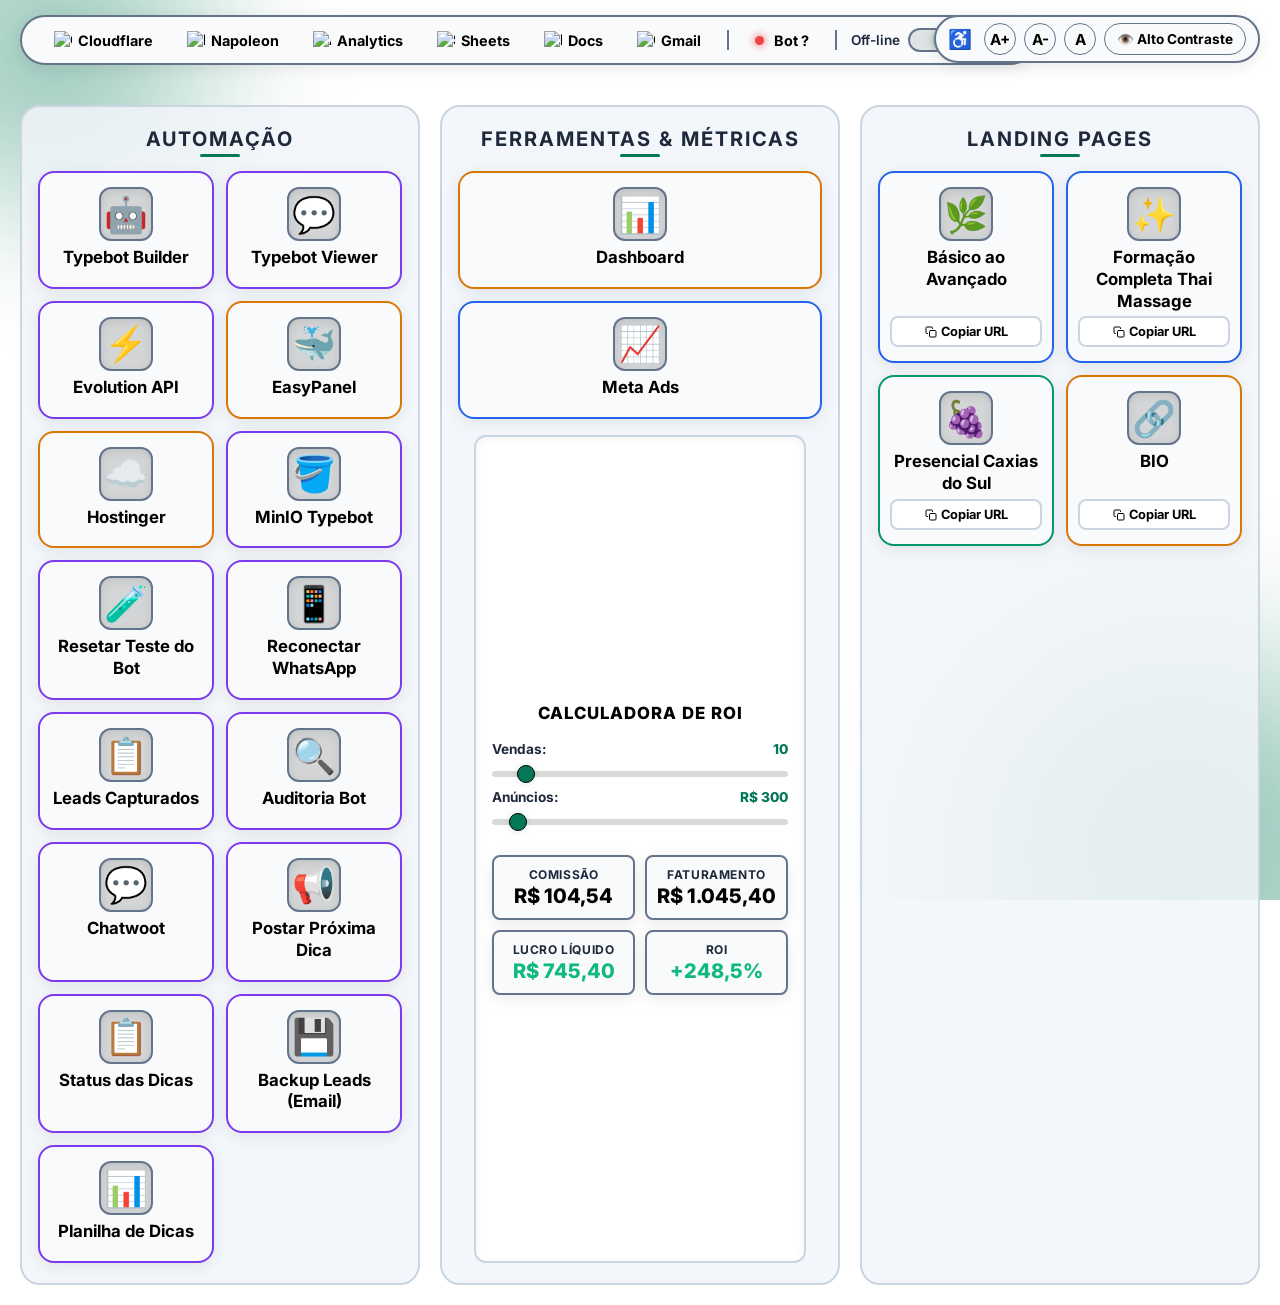
==== commit 69892886: "feat(hubjr): remove card descriptions from html template" ====
--- a/hubjr/index.html
+++ b/hubjr/index.html
@@ -1343,7 +1343,6 @@
             card.innerHTML = `
                 <div class="card-icon">${proj.icon}</div>
                 <h2 class="card-title">${proj.title}</h2>
-                <p class="card-desc">${proj.desc || ''}</p>
                 ${copyButtonHtml}
             `;
             return card;
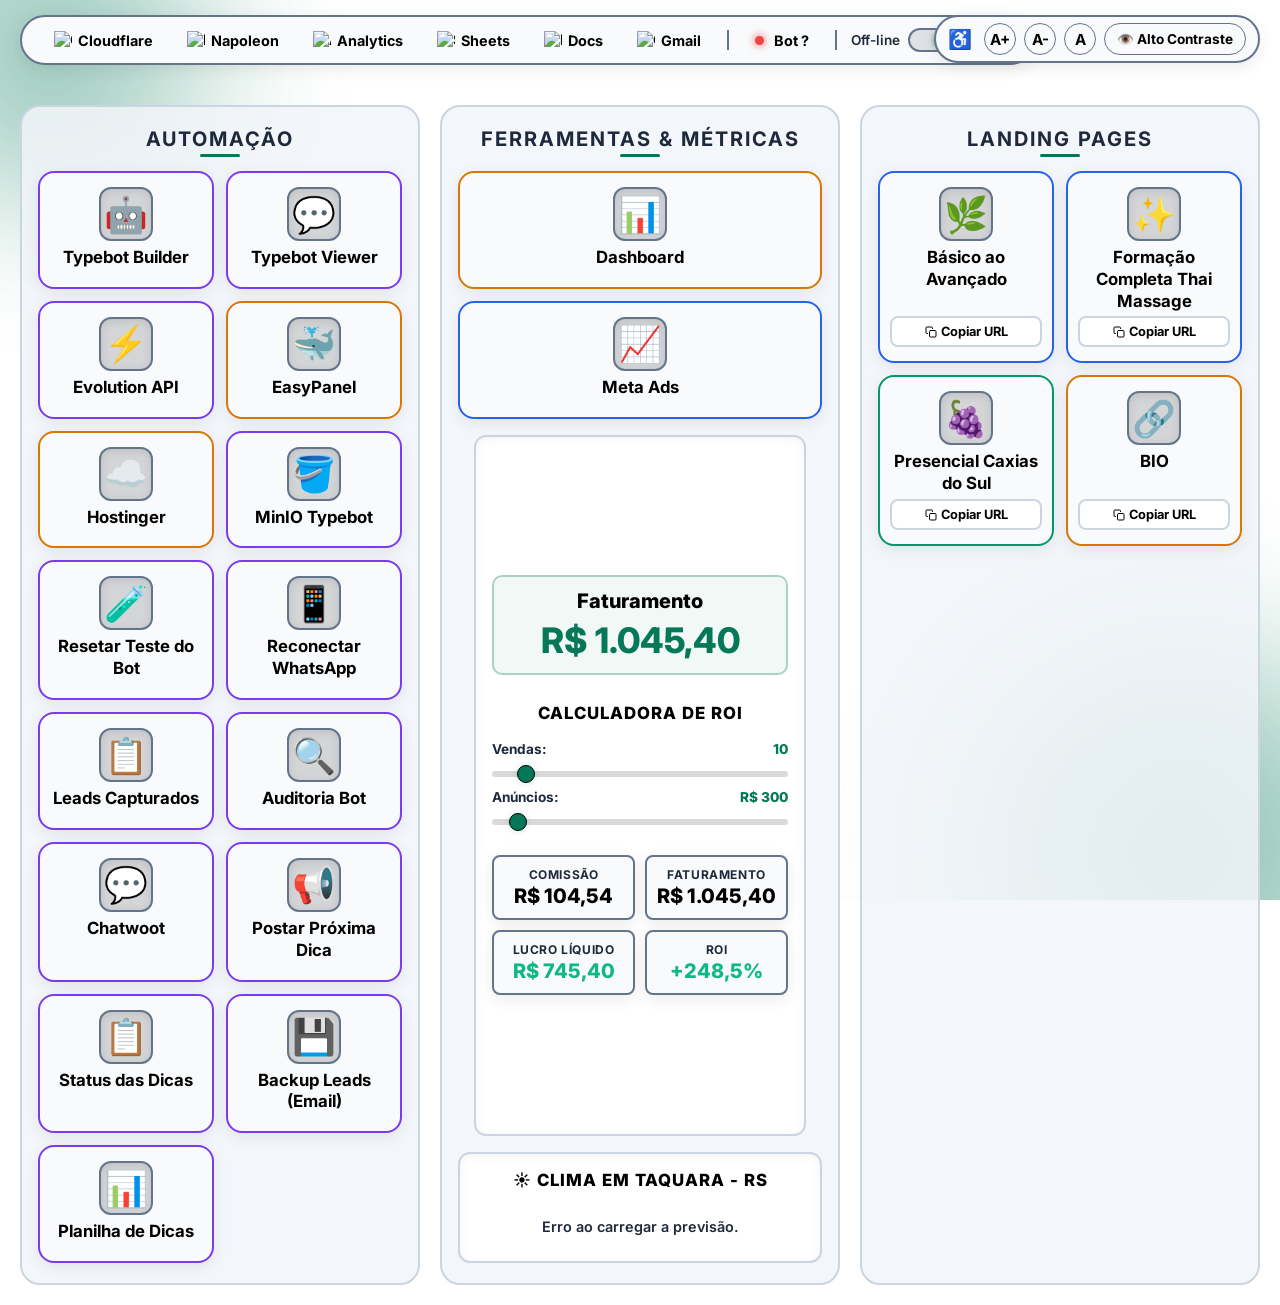
==== commit 836e5477: "feat(hubjr): add large dynamic faturamento display and weekly weather widget for Taquara, RS" ====
--- a/hubjr/index.html
+++ b/hubjr/index.html
@@ -912,6 +912,156 @@
         body.high-contrast .card-desc {
             color: #ffffff !important;
             font-weight: 700 !important;
+        }
+
+        /* Faturamento destacado na Calculadora de ROI */
+        .roi-big-display {
+            font-size: 1.25rem;
+            font-weight: 800;
+            color: var(--text-main);
+            text-align: center;
+            margin-bottom: 16px;
+            padding: 12px;
+            background: rgba(255, 255, 255, 0.04);
+            border-radius: 10px;
+            border: 2px solid var(--card-border);
+            width: 100%;
+        }
+        
+        body.online-mode .roi-big-display {
+            background: rgba(4, 120, 87, 0.05);
+            border-color: rgba(4, 120, 87, 0.3);
+        }
+        
+        #roi-earnings-big {
+            color: var(--accent);
+            display: block;
+            font-size: 2.2rem;
+            margin-top: 6px;
+            font-weight: 800;
+        }
+
+        body.high-contrast .roi-big-display {
+            background: #000000 !important;
+            border: 3px solid #ffffff !important;
+            color: #ffffff !important;
+        }
+
+        body.high-contrast #roi-earnings-big {
+            color: #ffff00 !important;
+        }
+
+        /* Painel de Clima */
+        .weather-panel {
+            background: rgba(255, 255, 255, 0.04);
+            border: 2px solid var(--card-border);
+            border-radius: 12px;
+            padding: 16px;
+            margin-top: 16px;
+            display: flex;
+            flex-direction: column;
+            gap: 12px;
+            box-shadow: inset 0 2px 10px rgba(0, 0, 0, 0.05);
+            width: 100%;
+        }
+        
+        body.online-mode .weather-panel {
+            background: #ffffff;
+            border-color: #cbd5e1;
+        }
+        
+        .weather-title {
+            font-size: 1.05rem;
+            font-weight: 800;
+            text-transform: uppercase;
+            letter-spacing: 1px;
+            color: var(--text-main);
+            margin-bottom: 6px;
+            text-align: center;
+        }
+
+        .weather-loading {
+            text-align: center;
+            font-size: 0.9rem;
+            color: var(--text-muted);
+            font-weight: 600;
+            padding: 10px 0;
+        }
+
+        .weather-grid {
+            display: grid;
+            grid-template-columns: repeat(7, 1fr);
+            gap: 6px;
+            width: 100%;
+        }
+
+        .weather-day-card {
+            background: var(--card-bg);
+            border: 1px solid var(--card-border);
+            border-radius: 8px;
+            padding: 8px 4px;
+            display: flex;
+            flex-direction: column;
+            align-items: center;
+            text-align: center;
+            gap: 4px;
+            font-size: 0.75rem;
+        }
+
+        .weather-day-name {
+            font-weight: 700;
+            color: var(--text-main);
+            text-transform: capitalize;
+        }
+
+        .weather-day-emoji {
+            font-size: 1.4rem;
+        }
+
+        .weather-temp {
+            font-weight: 800;
+            font-size: 0.75rem;
+            color: var(--text-main);
+        }
+
+        .weather-temp-min {
+            color: var(--text-muted);
+            font-weight: 600;
+            font-size: 0.7rem;
+        }
+
+        @media (max-width: 768px) {
+            .weather-grid {
+                grid-template-columns: repeat(4, 1fr);
+                gap: 6px;
+            }
+        }
+        @media (max-width: 480px) {
+            .weather-grid {
+                grid-template-columns: repeat(2, 1fr);
+            }
+        }
+        
+        body.high-contrast .weather-panel {
+            background: #000000 !important;
+            border: 3px solid #ffffff !important;
+        }
+        
+        body.high-contrast .weather-day-card {
+            background: #000000 !important;
+            border: 2px solid #ffffff !important;
+        }
+
+        body.high-contrast .weather-day-name {
+            color: #ffffff !important;
+        }
+
+        body.high-contrast .weather-temp {
+            color: #ffff00 !important;
+        }
+
+        body.high-contrast .weather-temp-min {
+            color: #ffffff !important;
         }
     </style>
     <script>
@@ -1024,6 +1174,10 @@
 
             <!-- Calculador de ROI -->
             <div class="roi-panel">
+                <div class="roi-big-display">
+                    Faturamento
+                    <span id="roi-earnings-big">R$ 1.045,40</span>
+                </div>
                 <h3 class="roi-title">Calculadora de ROI</h3>
                 
                 <div class="roi-inputs">
@@ -1063,6 +1217,15 @@
                     </div>
                 </div>
             </div>
+
+            <!-- Previsão do Tempo Taquara, RS -->
+            <div class="weather-panel">
+                <h3 class="weather-title">☀️ Clima em Taquara - RS</h3>
+                <div class="weather-loading" id="weather-loading">Carregando previsão semanal...</div>
+                <div class="weather-grid" id="weather-grid" style="display: none;">
+                    <!-- Dias da semana serão injetados via JavaScript -->
+                </div>
+            </div>
         </div>
 
         <div class="section-container section-lp">
@@ -1442,7 +1605,12 @@
             }
             
             // Format BRL
-            document.getElementById('roi-earnings').textContent = `R$ ${earnings.toLocaleString('pt-BR', { minimumFractionDigits: 2 })}`;
+            const formattedEarnings = `R$ ${earnings.toLocaleString('pt-BR', { minimumFractionDigits: 2 })}`;
+            document.getElementById('roi-earnings').textContent = formattedEarnings;
+            const bigEarningsEl = document.getElementById('roi-earnings-big');
+            if (bigEarningsEl) {
+                bigEarningsEl.textContent = formattedEarnings;
+            }
             
             const netProfitEl = document.getElementById('roi-net-profit');
             const isNegative = netProfit < 0;
@@ -1512,10 +1680,92 @@
             applyAccessibility();
         }
 
+        // Clima em Taquara - RS (API Open-Meteo)
+        function getWeatherEmoji(code) {
+            if (code === 0) return '☀️';
+            if (code >= 1 && code <= 3) return '🌤️';
+            if (code === 45 || code === 48) return '🌫️';
+            if (code >= 51 && code <= 55) return '🌧️';
+            if (code >= 61 && code <= 65) return '🌧️';
+            if (code >= 71 && code <= 75) return '❄️';
+            if (code >= 80 && code <= 82) return '🌦️';
+            if (code >= 95 && code <= 99) return '🌩️';
+            return '☁️';
+        }
+
+        function getWeatherDescription(code) {
+            if (code === 0) return 'Céu Limpo';
+            if (code === 1) return 'Céu Claro';
+            if (code === 2) return 'Parcialmente Nublado';
+            if (code === 3) return 'Encoberto';
+            if (code === 45 || code === 48) return 'Neblina';
+            if (code >= 51 && code <= 55) return 'Chuvisco';
+            if (code >= 61 && code <= 65) return 'Chuva';
+            if (code >= 71 && code <= 75) return 'Neve';
+            if (code >= 80 && code <= 82) return 'Pancadas de Chuva';
+            if (code >= 95 && code <= 99) return 'Temporal';
+            return 'Nublado';
+        }
+
+        async function fetchWeather() {
+            const grid = document.getElementById('weather-grid');
+            const loading = document.getElementById('weather-loading');
+            if (!grid || !loading) return;
+
+            try {
+                const response = await fetch('https://api.open-meteo.com/v1/forecast?latitude=-29.6514&longitude=-50.7758&daily=weathercode,temperature_2m_max,temperature_2m_min&timezone=America/Sao_Paulo');
+                const data = await response.json();
+                
+                if (!data || !data.daily) {
+                    loading.textContent = 'Erro ao carregar a previsão.';
+                    return;
+                }
+
+                const daily = data.daily;
+                grid.innerHTML = '';
+                
+                const weekdays = ['Dom', 'Seg', 'Ter', 'Qua', 'Qui', 'Sex', 'Sáb'];
+
+                for (let i = 0; i < 7; i++) {
+                    const dateStr = daily.time[i];
+                    const dateParts = dateStr.split('-');
+                    const dateObj = new Date(dateParts[0], dateParts[1] - 1, dateParts[2]);
+                    const dayName = weekdays[dateObj.getDay()];
+                    
+                    const code = daily.weathercode[i];
+                    const tempMax = Math.round(daily.temperature_2m_max[i]);
+                    const tempMin = Math.round(daily.temperature_2m_min[i]);
+                    const emoji = getWeatherEmoji(code);
+                    const desc = getWeatherDescription(code);
+
+                    const dayCard = document.createElement('div');
+                    dayCard.className = 'weather-day-card';
+                    dayCard.title = `${dateParts[2]}/${dateParts[1]} - ${desc}`;
+                    
+                    dayCard.innerHTML = `
+                        <span class="weather-day-name">${dayName}</span>
+                        <span class="weather-day-emoji" aria-label="${desc}">${emoji}</span>
+                        <div style="display:flex; flex-direction:column; align-items:center;">
+                            <span class="weather-temp">${tempMax}°</span>
+                            <span class="weather-temp-min">${tempMin}°</span>
+                        </div>
+                    `;
+                    grid.appendChild(dayCard);
+                }
+
+                loading.style.display = 'none';
+                grid.style.display = 'grid';
+            } catch (e) {
+                console.error('Erro ao buscar previsão do tempo:', e);
+                loading.textContent = 'Erro ao carregar a previsão.';
+            }
+        }
+
         // Inicialização
         applyAccessibility();
         renderCards();
         calculateRoi();
+        fetchWeather();
     </script>
 </body>
 </html>
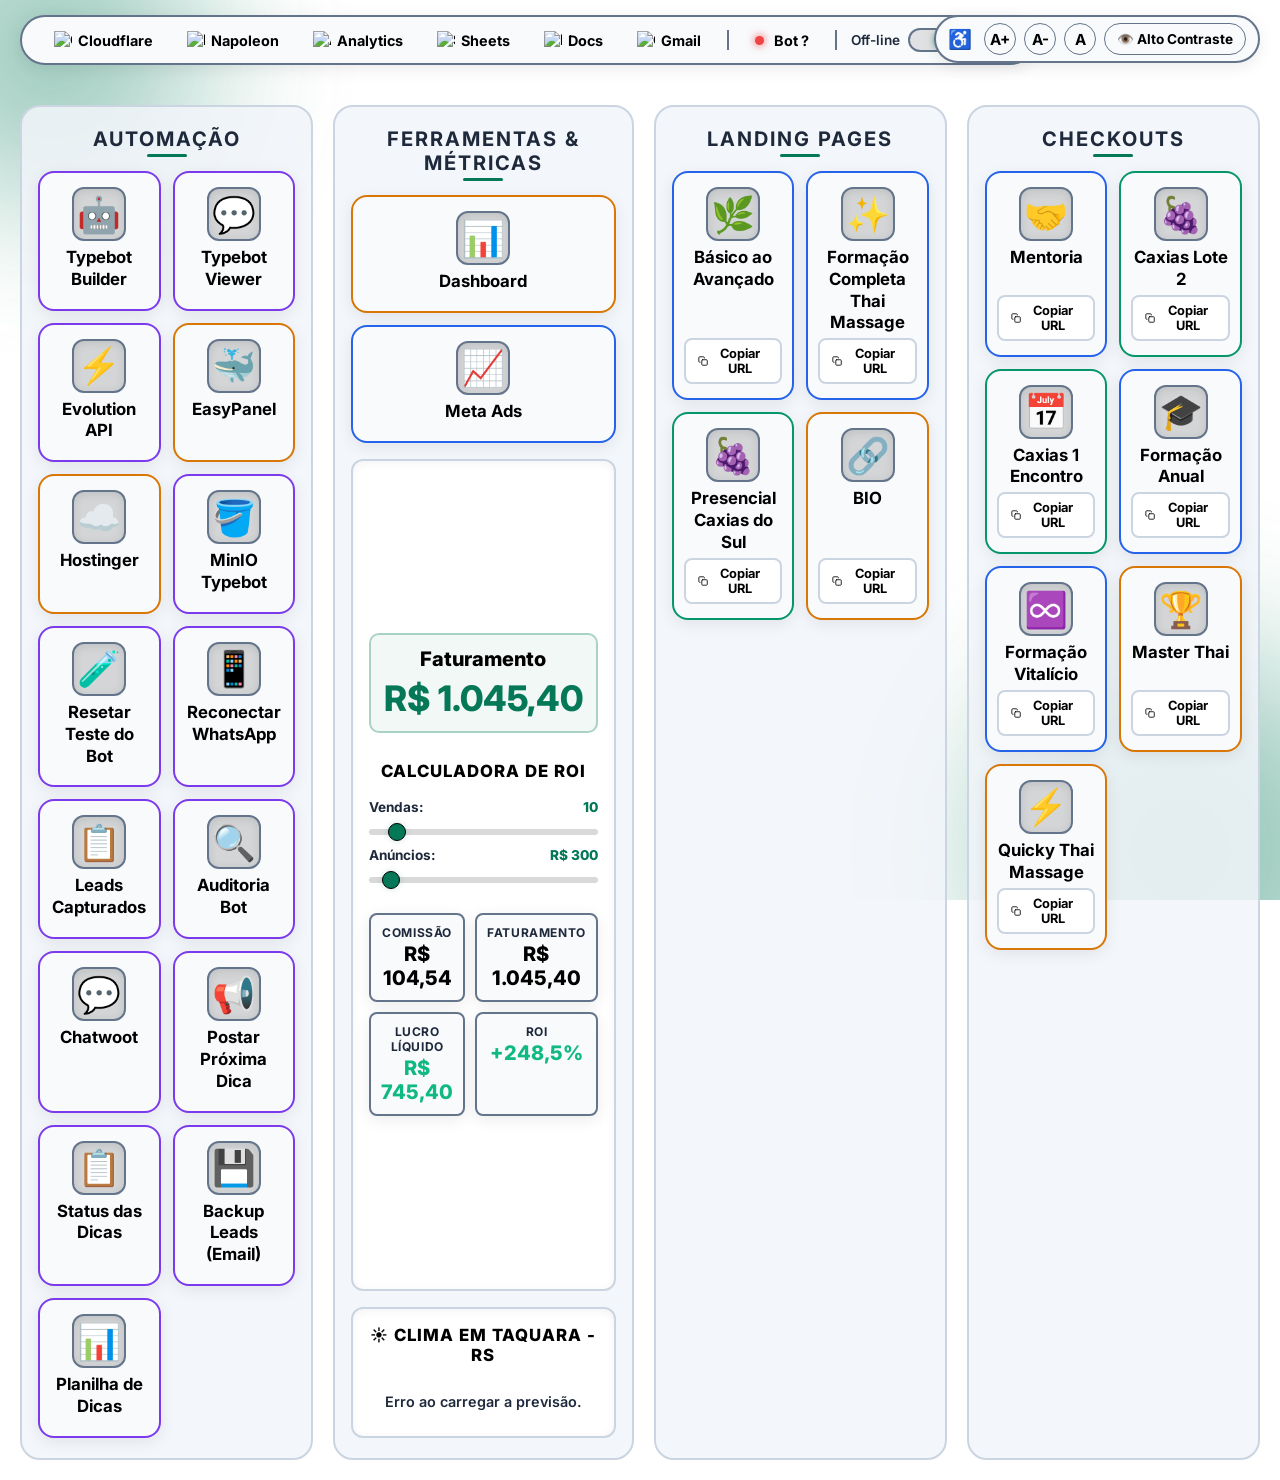
==== commit 31c946f1: "feat(hubjr): add checkouts section with copy-paste buttons" ====
--- a/hubjr/index.html
+++ b/hubjr/index.html
@@ -591,8 +591,9 @@
 
         @media (max-width: 1024px) {
             .section-lp { order: 1; }
-            .section-auto { order: 2; }
-            .section-main { order: 3; }
+            .section-checkout { order: 2; }
+            .section-auto { order: 3; }
+            .section-main { order: 4; }
         }
 
         @media (min-width: 1025px) {
@@ -630,6 +631,7 @@
             .section-auto { order: 1; }
             .section-main { order: 2; }
             .section-lp { order: 3; }
+            .section-checkout { order: 4; }
 
             body.online-mode .section-container {
                 background: rgba(241, 245, 249, 0.85);
@@ -1234,6 +1236,13 @@
                 <!-- Cards serão renderizados via JavaScript -->
             </div>
         </div>
+
+        <div class="section-container section-checkout">
+            <h2 class="section-title">Checkouts</h2>
+            <div class="cards-grid" id="checkout-cards-container">
+                <!-- Cards serão renderizados via JavaScript -->
+            </div>
+        </div>
     </div>
     <script>
         // Dados dos projetos
@@ -1471,6 +1480,84 @@
                 delay: "0.3s",
                 type: "type-online",
                 section: "main"
+            },
+            // Checkouts
+            {
+                id: 101,
+                title: "Mentoria",
+                desc: "Link de checkout para Mentoria.",
+                icon: "🤝",
+                offlineUrl: "https://pay.kiwify.com.br/ZMMBdqU",
+                onlineUrl: "https://pay.kiwify.com.br/ZMMBdqU",
+                delay: "0.1s",
+                type: "type-online",
+                section: "checkout"
+            },
+            {
+                id: 102,
+                title: "Caxias Lote 2",
+                desc: "Link de checkout para Caxias Lote 2.",
+                icon: "🍇",
+                offlineUrl: "https://pay.kiwify.com.br/xzlLFQN",
+                onlineUrl: "https://pay.kiwify.com.br/xzlLFQN",
+                delay: "0.2s",
+                type: "type-presencial",
+                section: "checkout"
+            },
+            {
+                id: 103,
+                title: "Caxias 1 Encontro",
+                desc: "Link de checkout para Caxias 1 Encontro.",
+                icon: "📅",
+                offlineUrl: "https://pay.kiwify.com.br/1M0Hj9T",
+                onlineUrl: "https://pay.kiwify.com.br/1M0Hj9T",
+                delay: "0.3s",
+                type: "type-presencial",
+                section: "checkout"
+            },
+            {
+                id: 104,
+                title: "Formação Anual",
+                desc: "Link de checkout para Formação Anual.",
+                icon: "🎓",
+                offlineUrl: "https://pay.kiwify.com.br/mxIXLJn",
+                onlineUrl: "https://pay.kiwify.com.br/mxIXLJn",
+                delay: "0.4s",
+                type: "type-online",
+                section: "checkout"
+            },
+            {
+                id: 105,
+                title: "Formação Vitalício",
+                desc: "Link de checkout para Formação Vitalício.",
+                icon: "♾️",
+                offlineUrl: "https://pay.kiwify.com.br/9sUYGo2",
+                onlineUrl: "https://pay.kiwify.com.br/9sUYGo2",
+                delay: "0.5s",
+                type: "type-online",
+                section: "checkout"
+            },
+            {
+                id: 106,
+                title: "Master Thai",
+                desc: "Link de checkout para Master Thai.",
+                icon: "🏆",
+                offlineUrl: "https://pay.kiwify.com.br/itgl74b",
+                onlineUrl: "https://pay.kiwify.com.br/itgl74b",
+                delay: "0.6s",
+                type: "type-tools",
+                section: "checkout"
+            },
+            {
+                id: 107,
+                title: "Quicky Thai Massage",
+                desc: "Link de checkout para Quicky Thai Massage.",
+                icon: "⚡",
+                offlineUrl: "https://pay.kiwify.com.br/AgyxR1V",
+                onlineUrl: "https://pay.kiwify.com.br/AgyxR1V",
+                delay: "0.7s",
+                type: "type-tools",
+                section: "checkout"
             }
         ];
 
@@ -1478,6 +1565,7 @@
         const mainContainer = document.getElementById('main-cards-container');
         const lpContainer = document.getElementById('lp-cards-container');
         const autoContainer = document.getElementById('auto-cards-container');
+        const checkoutContainer = document.getElementById('checkout-cards-container');
         const labelOffline = document.getElementById('label-offline');
         const labelOnline = document.getElementById('label-online');
         
@@ -1494,7 +1582,7 @@
             card.target = "_blank"; 
 
             let copyButtonHtml = '';
-            if (proj.section === 'lp') {
+            if (proj.section === 'lp' || proj.section === 'checkout') {
                 copyButtonHtml = `
                     <button class="copy-btn" title="Copiar URL destino" onclick="copyToClipboard(event, '${currentUrl}', this)">
                         <svg xmlns="http://www.w3.org/2000/svg" width="12" height="12" viewBox="0 0 24 24" fill="none" stroke="currentColor" stroke-width="2" stroke-linecap="round" stroke-linejoin="round" style="margin-right: 4px; vertical-align: middle;"><rect x="9" y="9" width="13" height="13" rx="2" ry="2"></rect><path d="M5 15H4a2 2 0 0 1-2-2V4a2 2 0 0 1 2-2h9a2 2 0 0 1 2 2v1"></path></svg>
@@ -1516,6 +1604,7 @@
             mainContainer.innerHTML = '';
             lpContainer.innerHTML = '';
             autoContainer.innerHTML = '';
+            checkoutContainer.innerHTML = '';
             
             projects.forEach(proj => {
                 const card = createCard(proj);
@@ -1523,6 +1612,8 @@
                     lpContainer.appendChild(card);
                 } else if (proj.section === 'auto') {
                     autoContainer.appendChild(card);
+                } else if (proj.section === 'checkout') {
+                    checkoutContainer.appendChild(card);
                 } else {
                     mainContainer.appendChild(card);
                 }
@@ -1546,11 +1637,13 @@
             mainContainer.style.opacity = 0;
             lpContainer.style.opacity = 0;
             autoContainer.style.opacity = 0;
+            checkoutContainer.style.opacity = 0;
             setTimeout(() => {
                 renderCards();
                 mainContainer.style.opacity = 1;
                 lpContainer.style.opacity = 1;
                 autoContainer.style.opacity = 1;
+                checkoutContainer.style.opacity = 1;
             }, 300);
         });
 
@@ -1558,6 +1651,7 @@
         mainContainer.style.transition = 'opacity 0.3s ease';
         lpContainer.style.transition = 'opacity 0.3s ease';
         autoContainer.style.transition = 'opacity 0.3s ease';
+        checkoutContainer.style.transition = 'opacity 0.3s ease';
 
         // Função global para copiar URL
         function copyToClipboard(event, url, btn) {
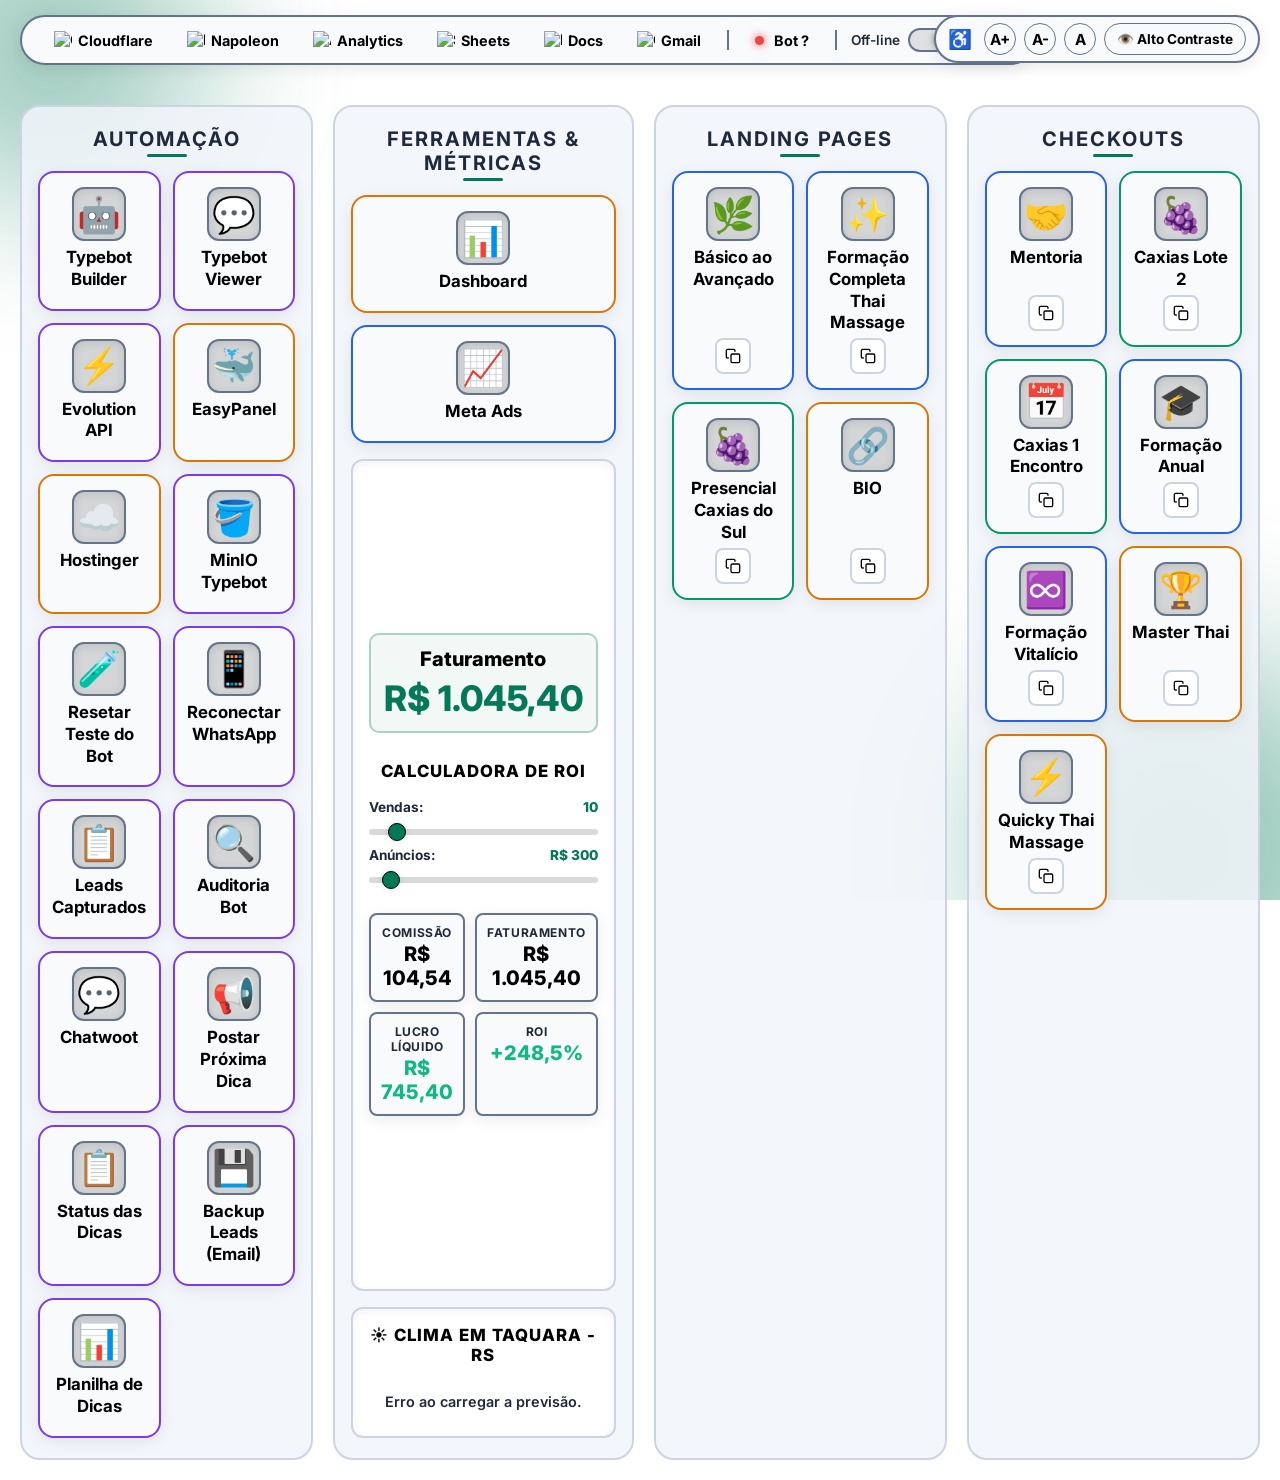
==== commit 9a31441a: "show only copy icon inside button on hubjr" ====
--- a/hubjr/index.html
+++ b/hubjr/index.html
@@ -431,7 +431,9 @@
             background: rgba(255, 255, 255, 0.08);
             border: 2px solid var(--card-border);
             color: var(--text-main);
-            padding: 6px 12px;
+            padding: 0;
+            width: 36px;
+            height: 36px;
             border-radius: 8px;
             font-size: 0.8rem;
             font-weight: 700;
@@ -442,7 +444,6 @@
             transition: all 0.25s ease;
             z-index: 10;
             position: relative;
-            width: 100%;
         }
 
         body.online-mode .copy-btn {
@@ -1585,8 +1586,7 @@
             if (proj.section === 'lp' || proj.section === 'checkout') {
                 copyButtonHtml = `
                     <button class="copy-btn" title="Copiar URL destino" onclick="copyToClipboard(event, '${currentUrl}', this)">
-                        <svg xmlns="http://www.w3.org/2000/svg" width="12" height="12" viewBox="0 0 24 24" fill="none" stroke="currentColor" stroke-width="2" stroke-linecap="round" stroke-linejoin="round" style="margin-right: 4px; vertical-align: middle;"><rect x="9" y="9" width="13" height="13" rx="2" ry="2"></rect><path d="M5 15H4a2 2 0 0 1-2-2V4a2 2 0 0 1 2-2h9a2 2 0 0 1 2 2v1"></path></svg>
-                        <span>Copiar URL</span>
+                        <svg xmlns="http://www.w3.org/2000/svg" width="16" height="16" viewBox="0 0 24 24" fill="none" stroke="currentColor" stroke-width="2" stroke-linecap="round" stroke-linejoin="round" style="vertical-align: middle;"><rect x="9" y="9" width="13" height="13" rx="2" ry="2"></rect><path d="M5 15H4a2 2 0 0 1-2-2V4a2 2 0 0 1 2-2h9a2 2 0 0 1 2 2v1"></path></svg>
                     </button>
                 `;
             }
@@ -1660,8 +1660,7 @@
             navigator.clipboard.writeText(url).then(() => {
                 const originalContent = btn.innerHTML;
                 btn.innerHTML = `
-                    <svg xmlns="http://www.w3.org/2000/svg" width="12" height="12" viewBox="0 0 24 24" fill="none" stroke="#10b981" stroke-width="2.5" stroke-linecap="round" stroke-linejoin="round" style="margin-right: 4px; vertical-align: middle;"><polyline points="20 6 9 17 4 12"></polyline></svg>
-                    <span style="color: #10b981; font-weight: 600;">Copiado!</span>
+                    <svg xmlns="http://www.w3.org/2000/svg" width="16" height="16" viewBox="0 0 24 24" fill="none" stroke="#10b981" stroke-width="2.5" stroke-linecap="round" stroke-linejoin="round" style="vertical-align: middle;"><polyline points="20 6 9 17 4 12"></polyline></svg>
                 `;
                 btn.style.borderColor = '#10b981';
                 btn.style.background = 'rgba(16, 185, 129, 0.1)';
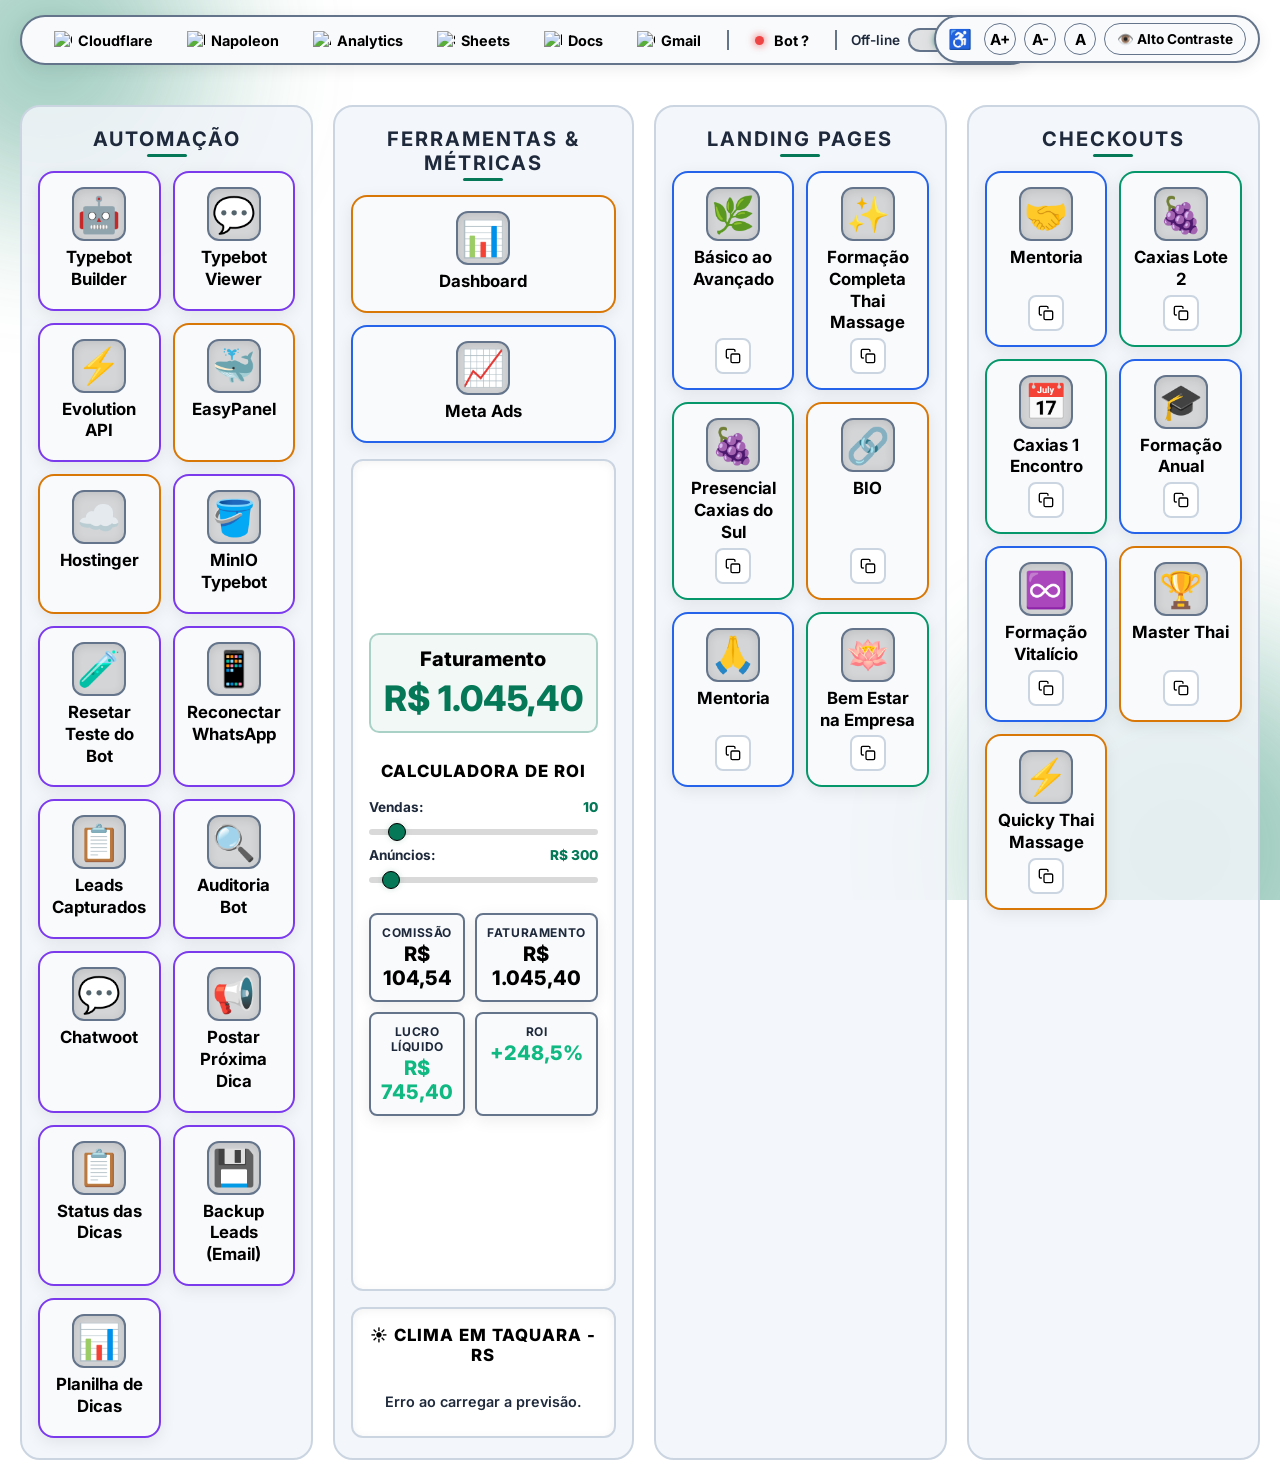
==== commit 6f99dfb7: "feat: add bemestar.massagemthai.com.br to hubjr" ====
--- a/hubjr/index.html
+++ b/hubjr/index.html
@@ -1293,6 +1293,28 @@
                 type: "type-tools",
                 section: "lp"
             },
+            {
+                id: 8,
+                title: "Mentoria",
+                desc: "Mentoria Direta com Arnoldo Benkenstein.",
+                icon: "🙏",
+                offlineUrl: "file:///C:/JOB/CURSO%20THAI%20BACKUP/DIVULGACAO/PAGINA%20DE%20VENDAS/pagina_de_vendas_mentoria/index.html",
+                onlineUrl: "https://mentoria.massagemthai.com.br/",
+                delay: "0.5s",
+                type: "type-online",
+                section: "lp"
+            },
+            {
+                id: 3,
+                title: "Bem Estar na Empresa",
+                desc: "Quick Thai Massage Corporativa no escritório da sua empresa.",
+                icon: "🪷",
+                offlineUrl: "file:///C:/JOB/CURSO%20THAI%20BACKUP/DIVULGACAO/PAGINA%20DE%20VENDAS/bem_estar_na_empresa/index.html",
+                onlineUrl: "https://bemestar.massagemthai.com.br/",
+                delay: "0.6s",
+                type: "type-presencial",
+                section: "lp"
+            },
             // Ferramentas & Métricas
             {
                 id: 9,
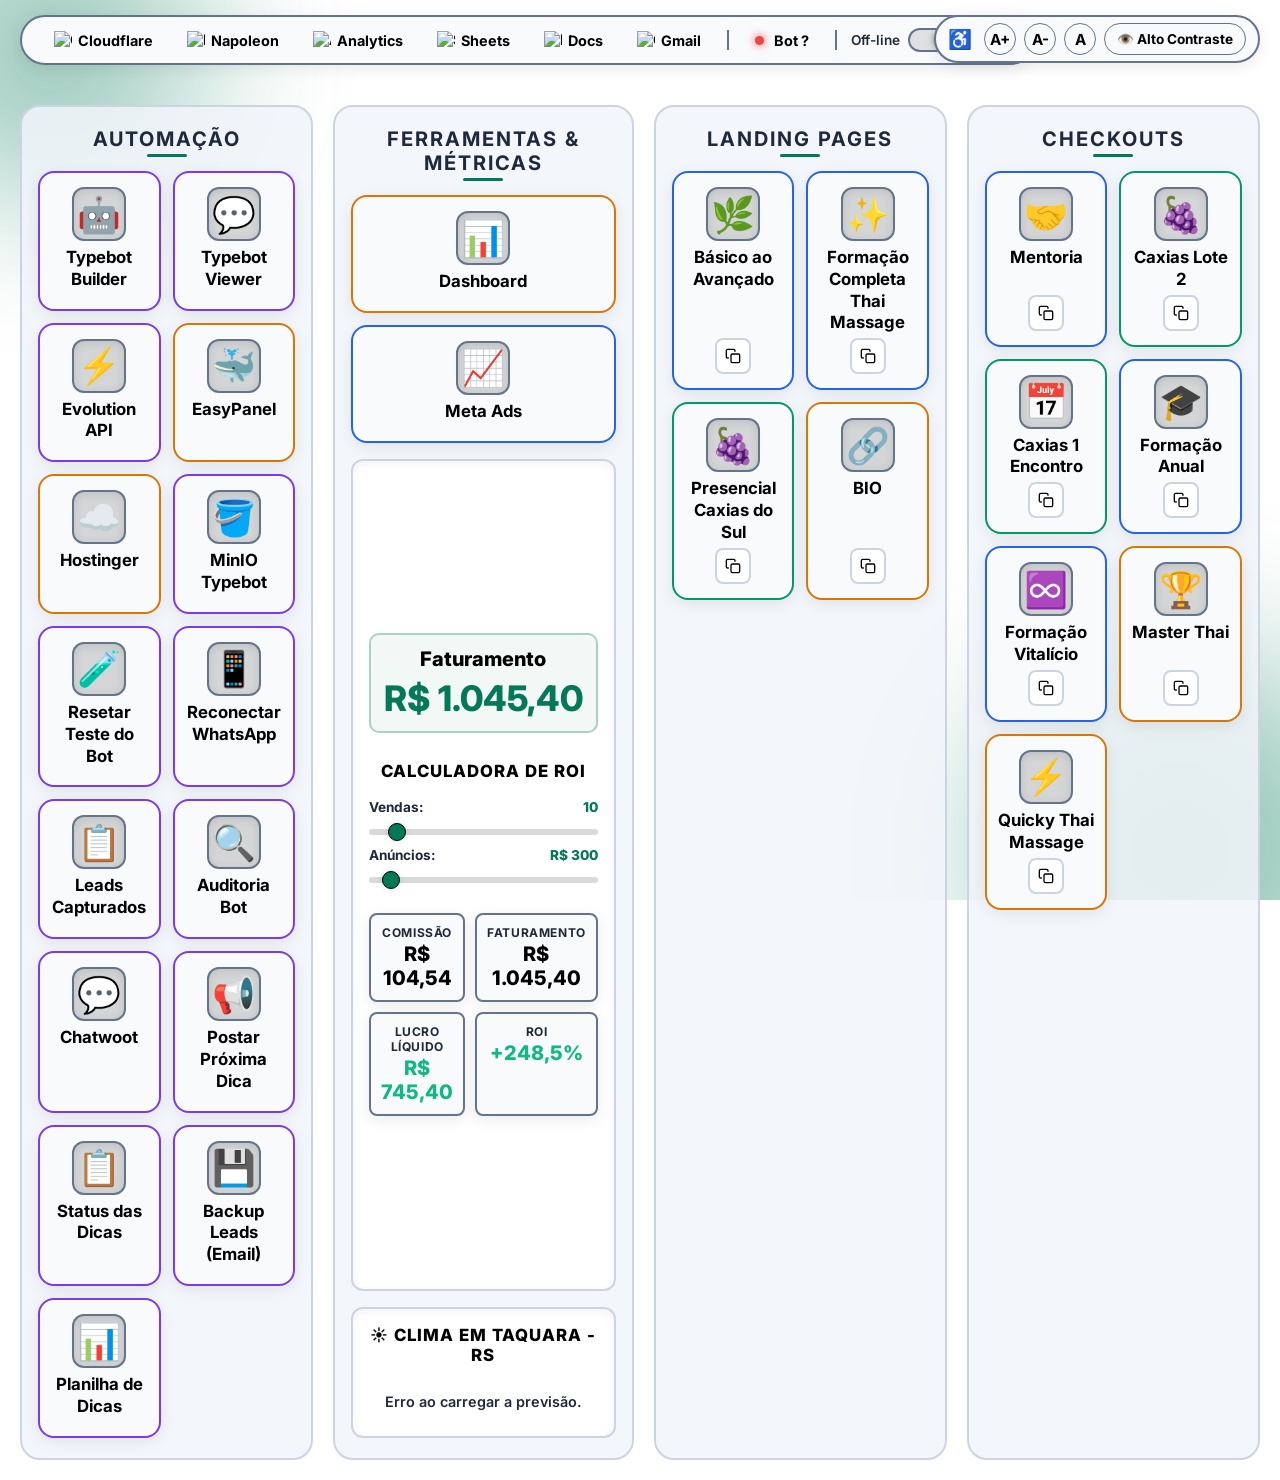
==== commit 7e122cf1: "Revert "feat: add bemestar.massagemthai.com.br to hubjr" This reverts commit 6f99dfb79e21ff5800cc859" ====
--- a/hubjr/index.html
+++ b/hubjr/index.html
@@ -1293,28 +1293,6 @@
                 type: "type-tools",
                 section: "lp"
             },
-            {
-                id: 8,
-                title: "Mentoria",
-                desc: "Mentoria Direta com Arnoldo Benkenstein.",
-                icon: "🙏",
-                offlineUrl: "file:///C:/JOB/CURSO%20THAI%20BACKUP/DIVULGACAO/PAGINA%20DE%20VENDAS/pagina_de_vendas_mentoria/index.html",
-                onlineUrl: "https://mentoria.massagemthai.com.br/",
-                delay: "0.5s",
-                type: "type-online",
-                section: "lp"
-            },
-            {
-                id: 3,
-                title: "Bem Estar na Empresa",
-                desc: "Quick Thai Massage Corporativa no escritório da sua empresa.",
-                icon: "🪷",
-                offlineUrl: "file:///C:/JOB/CURSO%20THAI%20BACKUP/DIVULGACAO/PAGINA%20DE%20VENDAS/bem_estar_na_empresa/index.html",
-                onlineUrl: "https://bemestar.massagemthai.com.br/",
-                delay: "0.6s",
-                type: "type-presencial",
-                section: "lp"
-            },
             // Ferramentas & Métricas
             {
                 id: 9,
